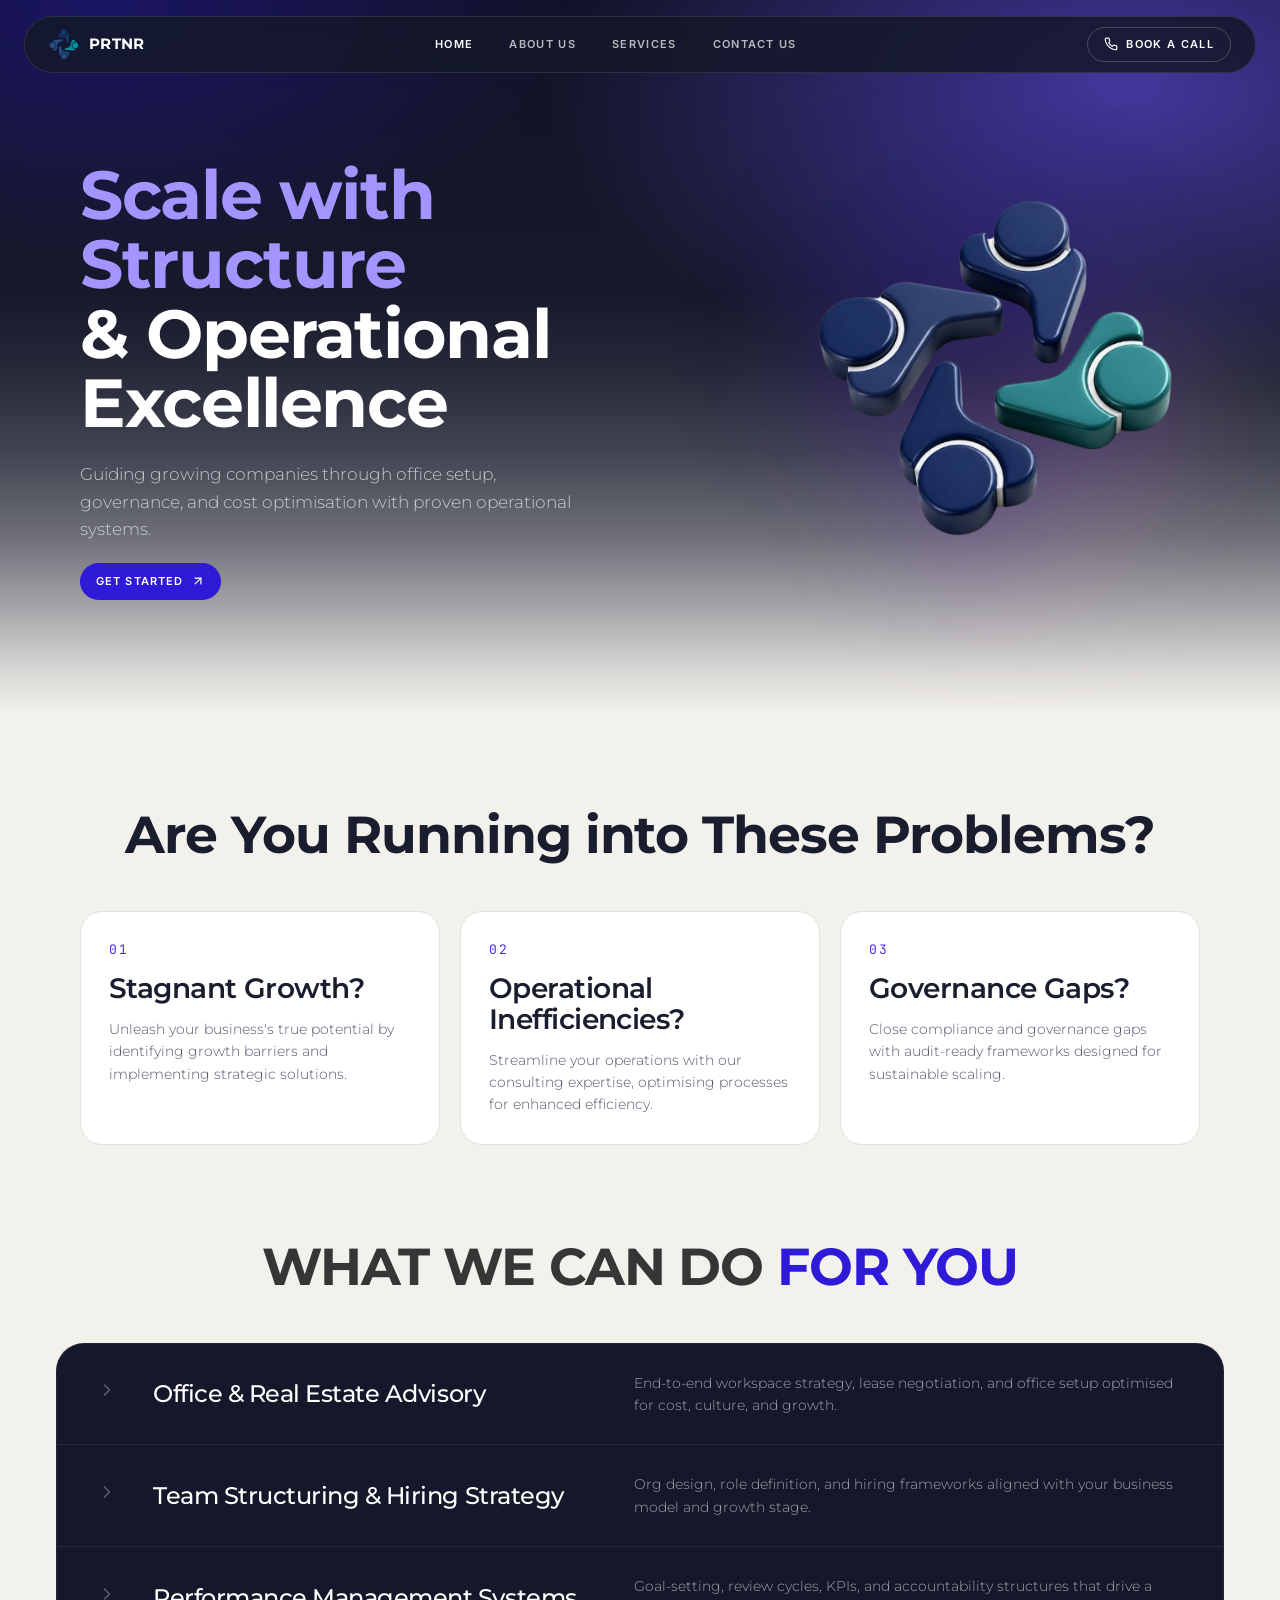
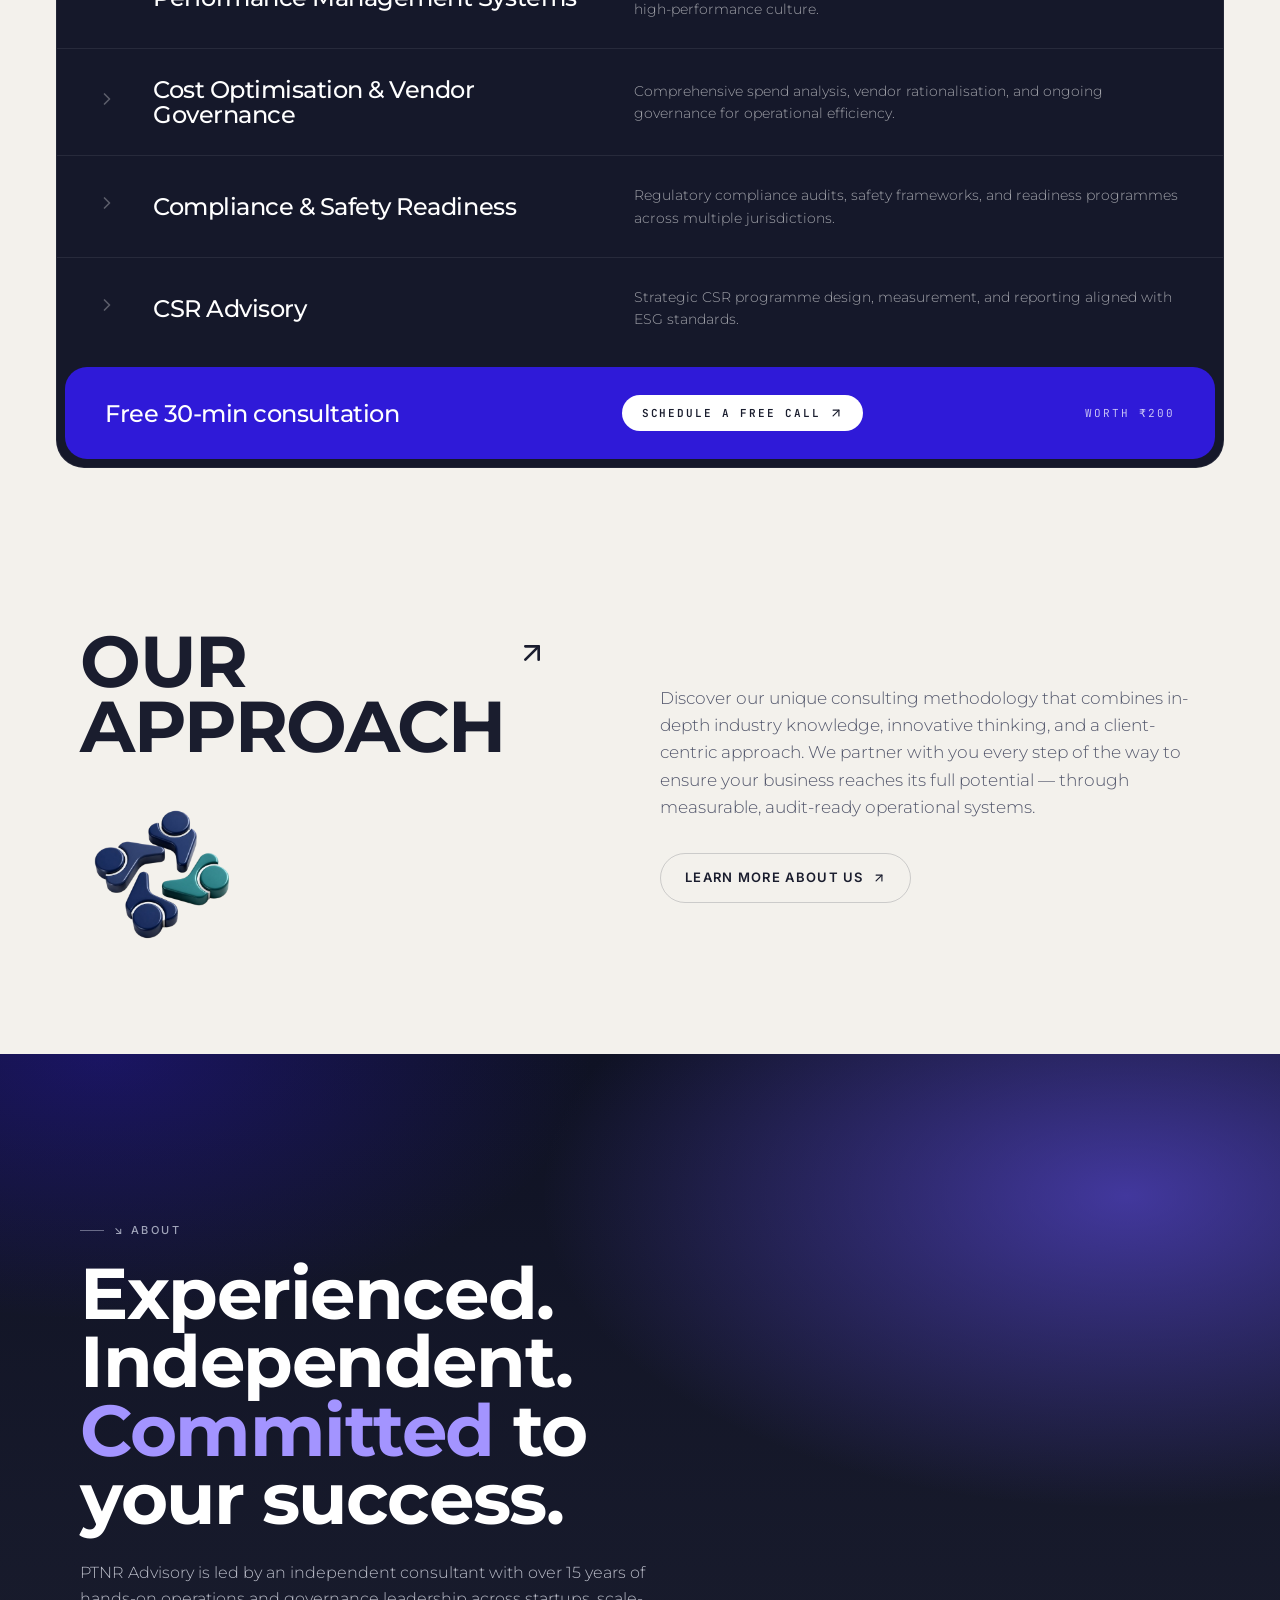
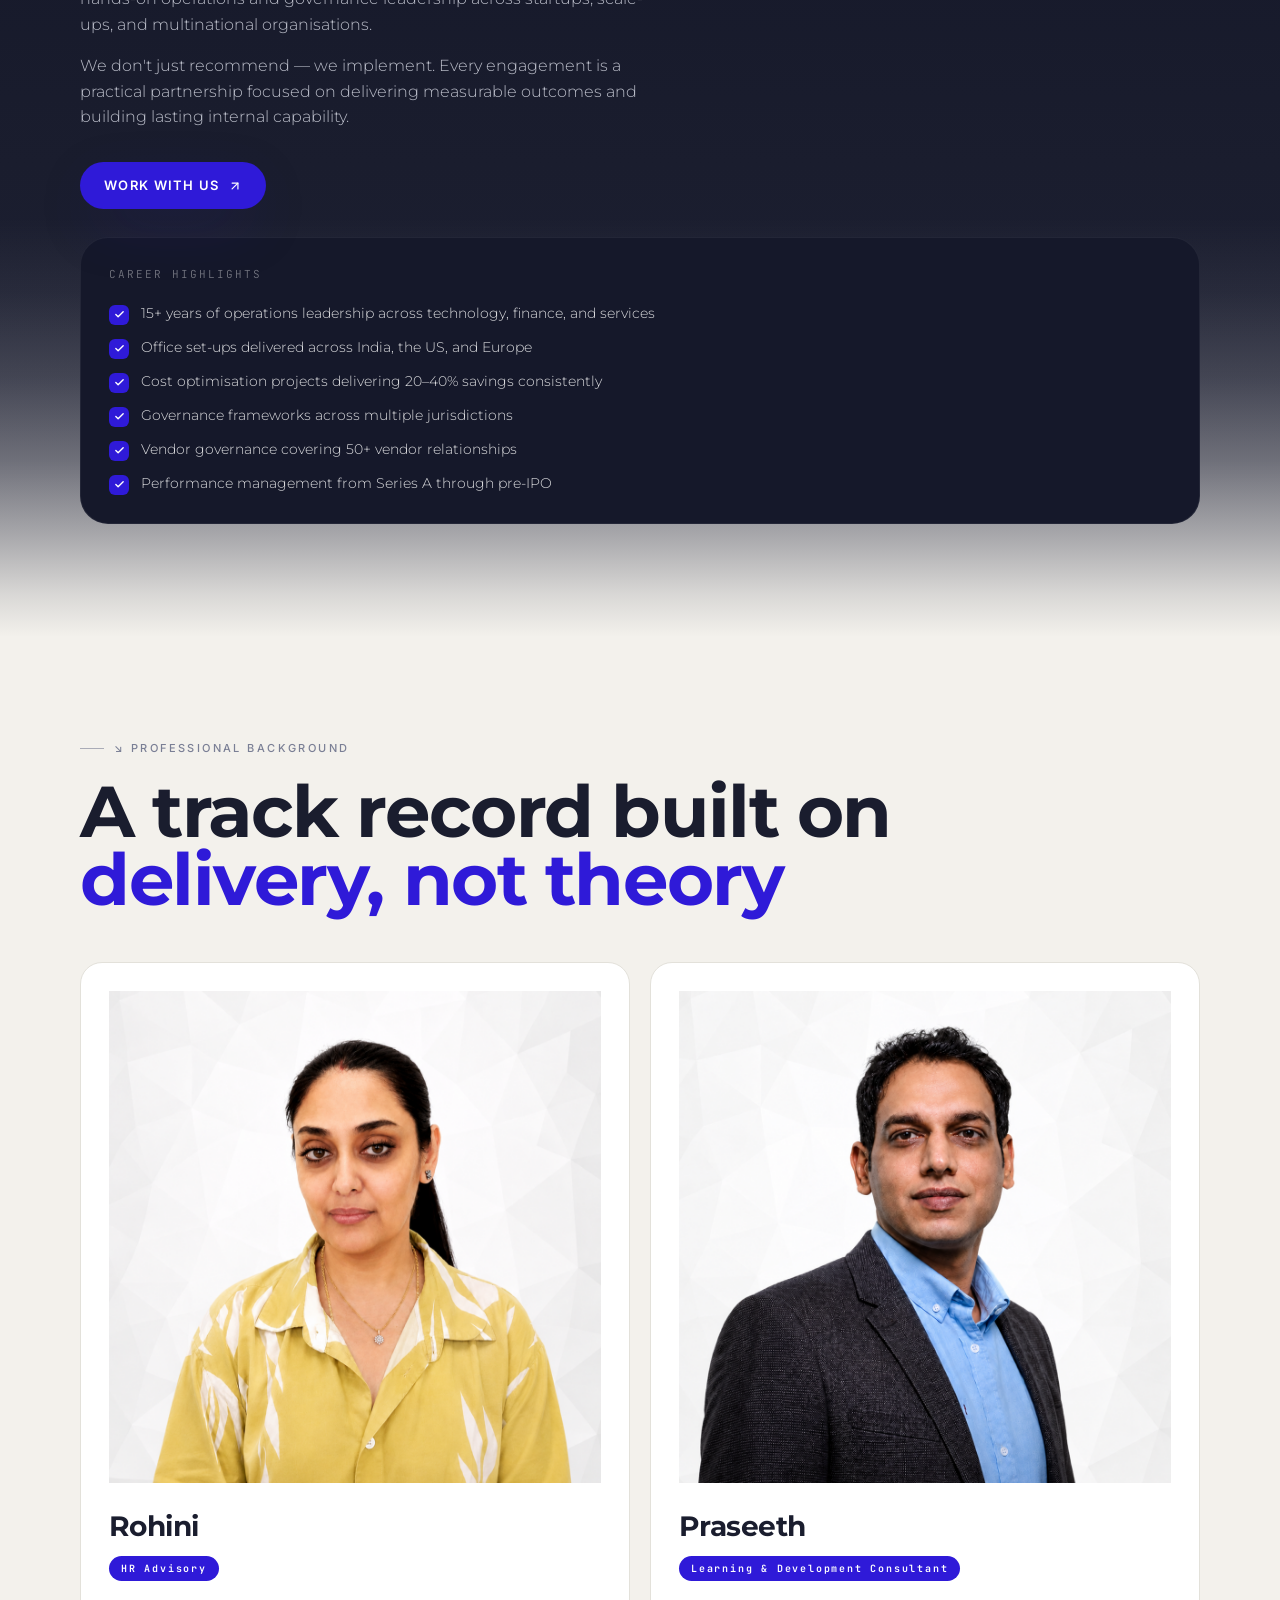
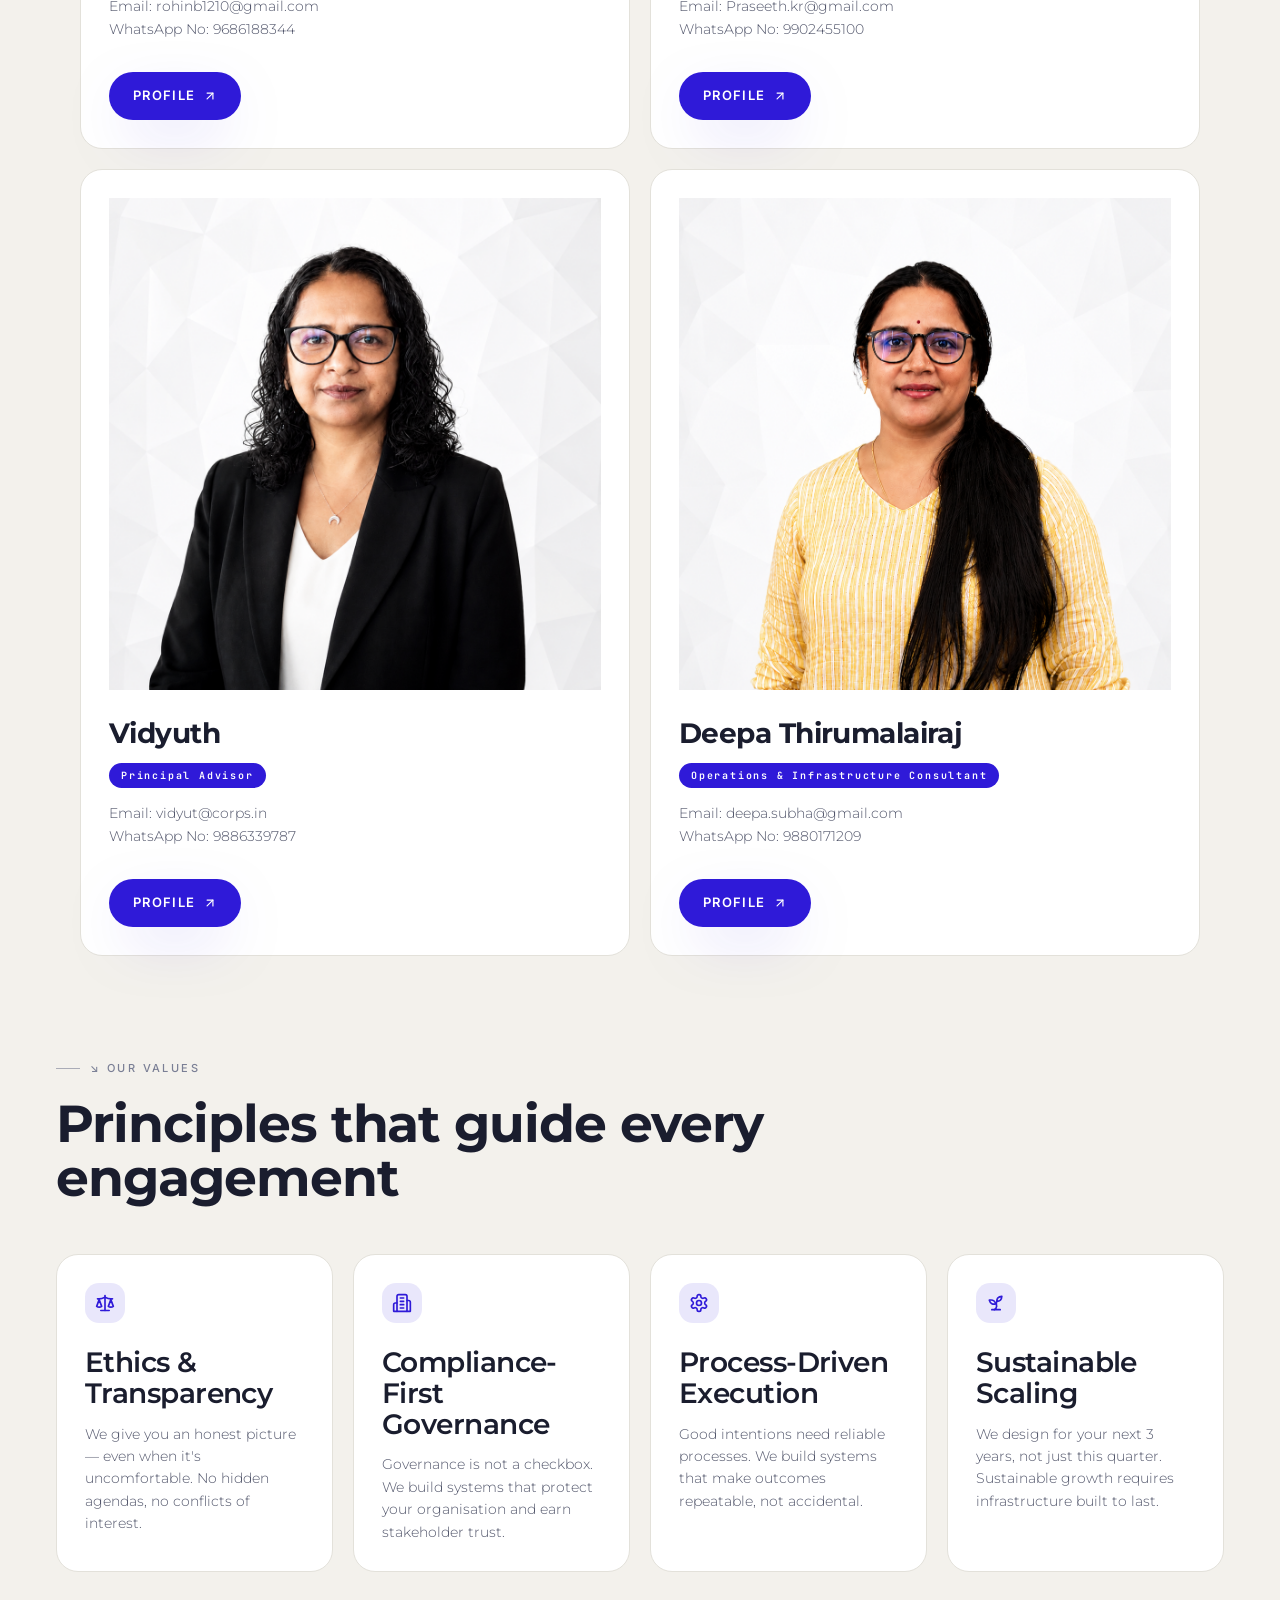
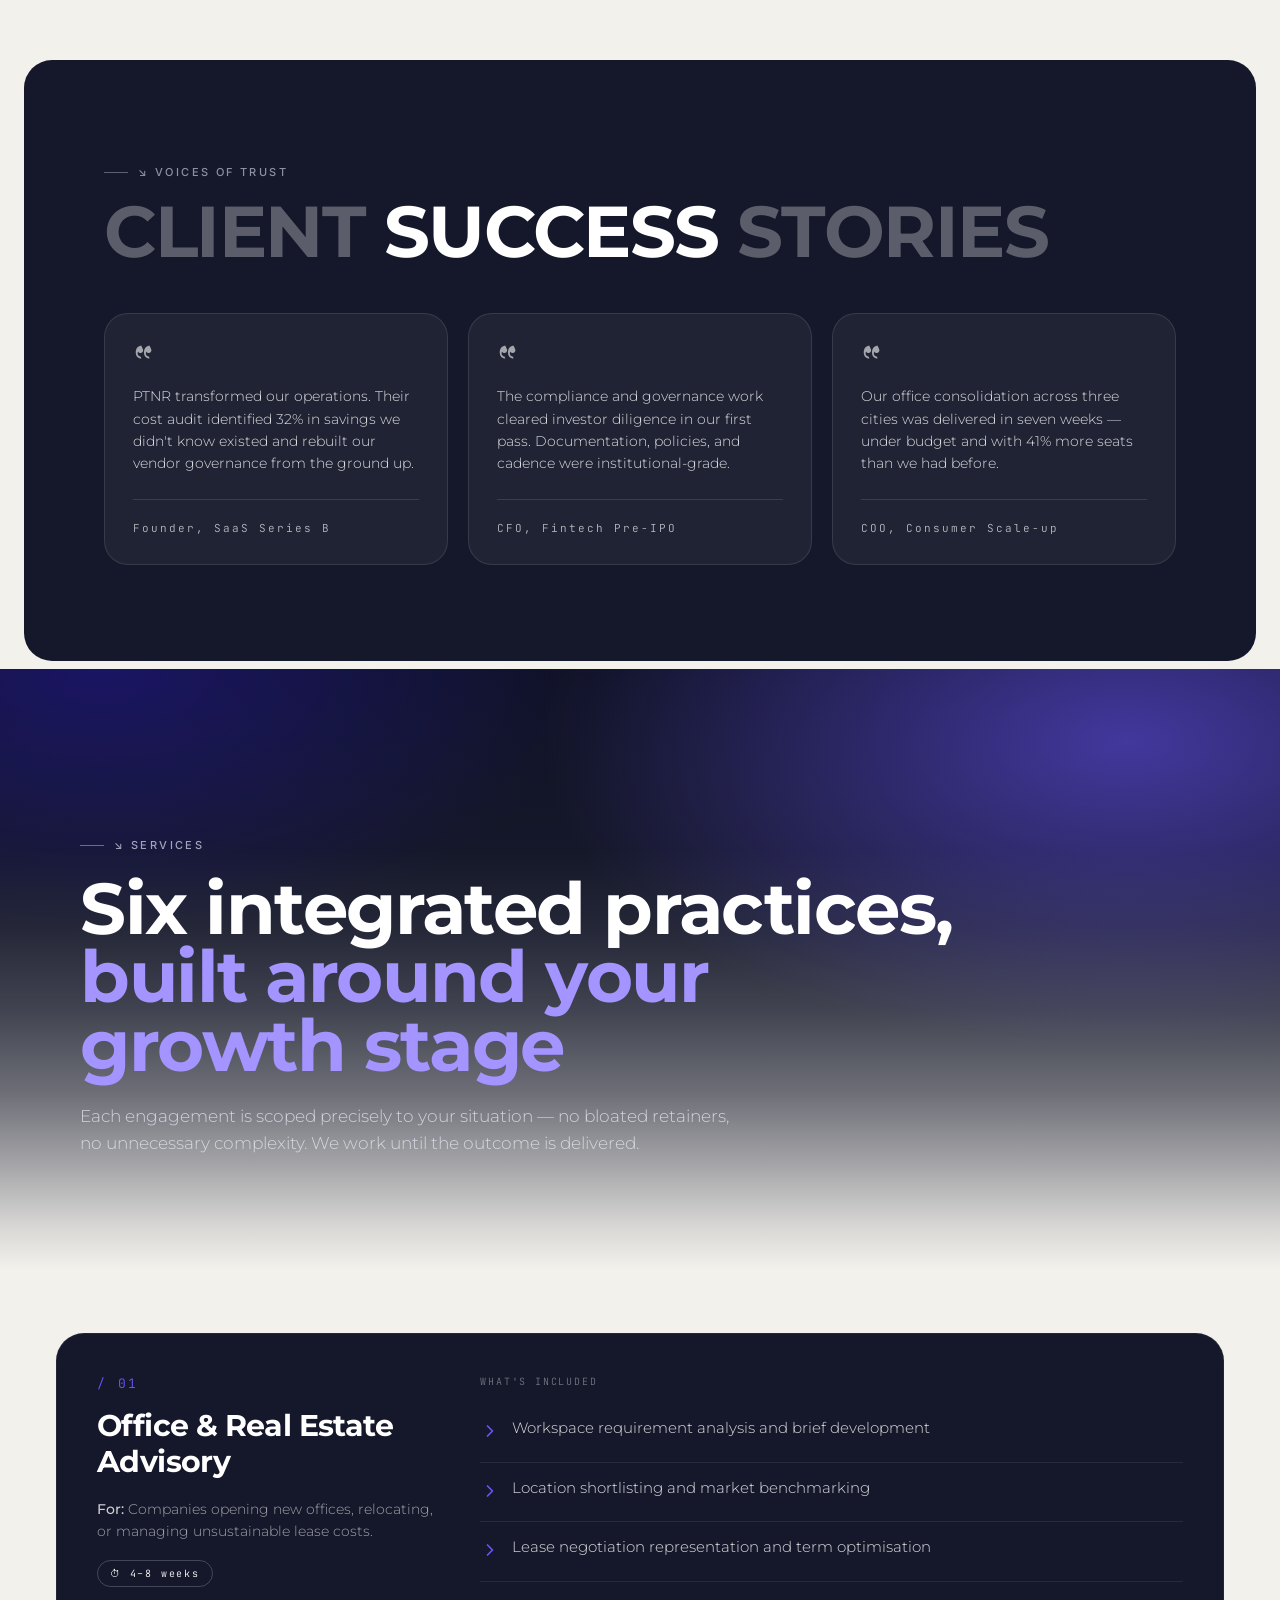
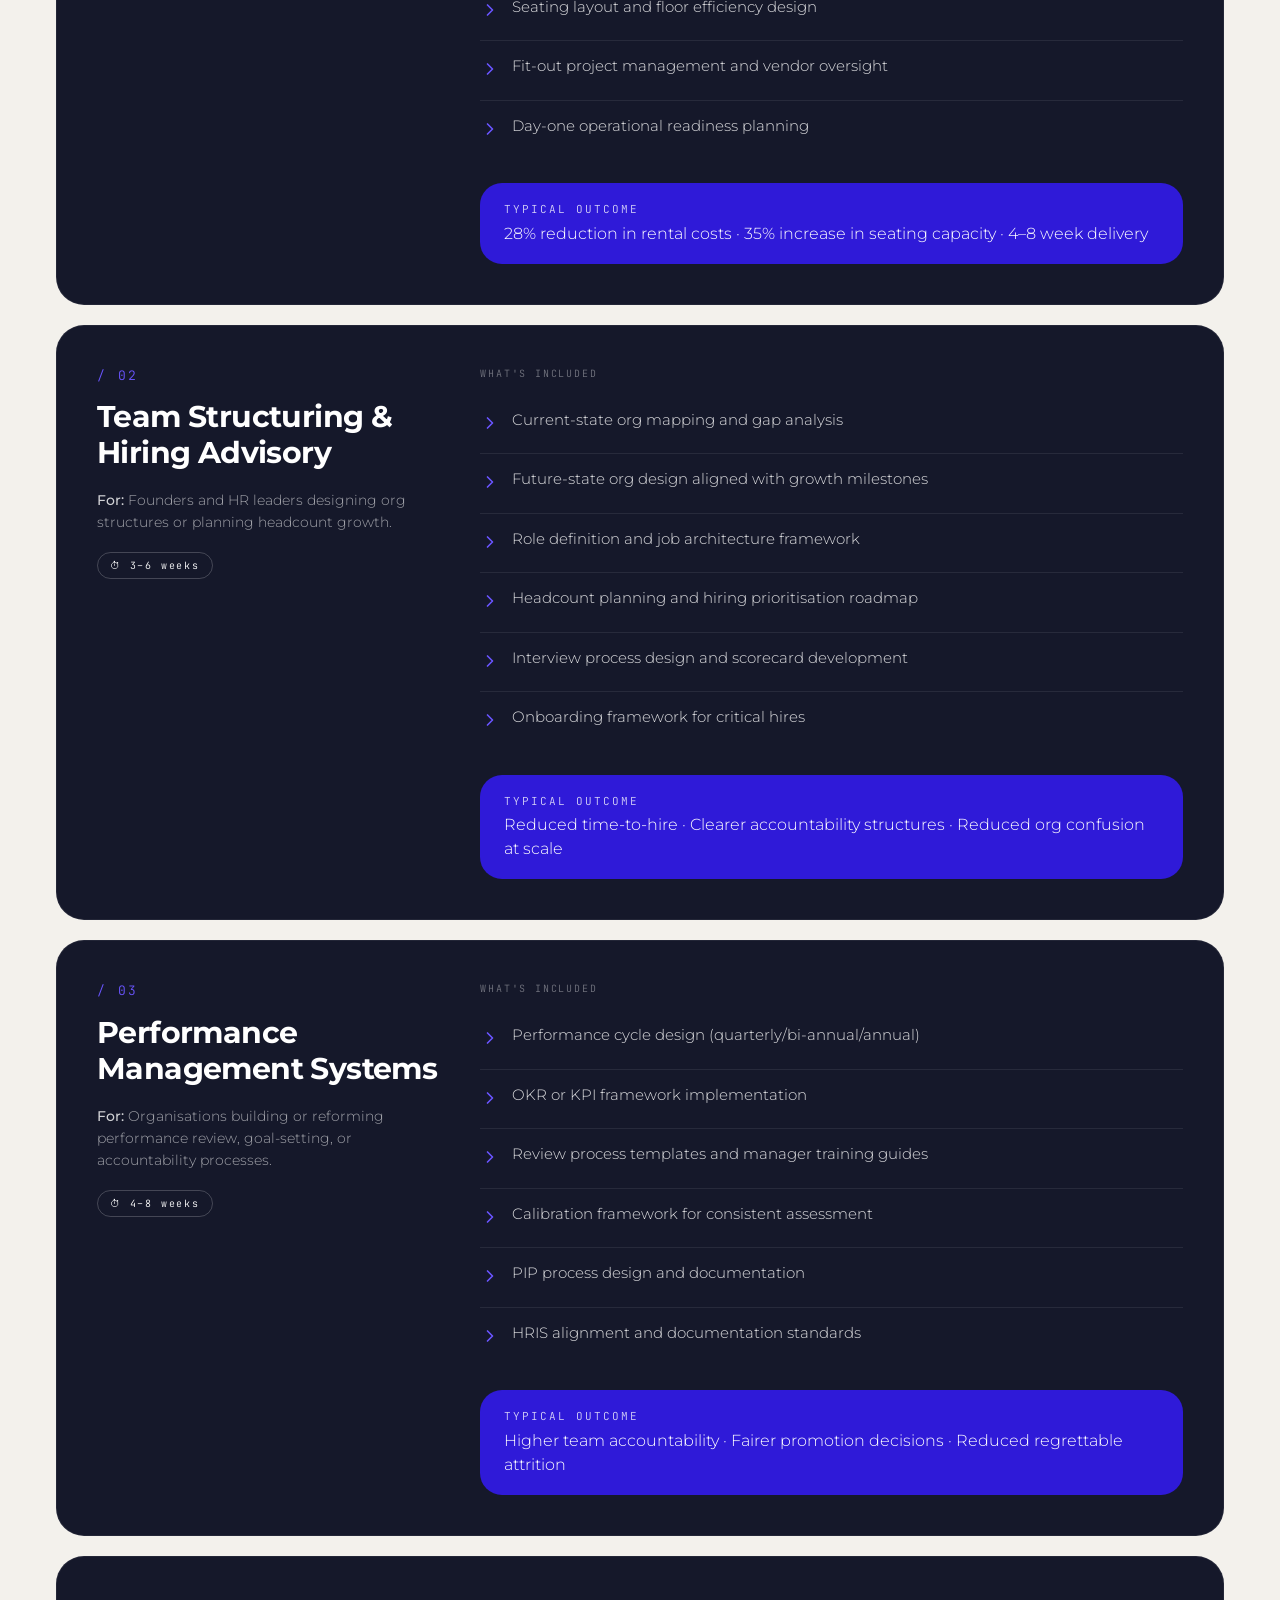
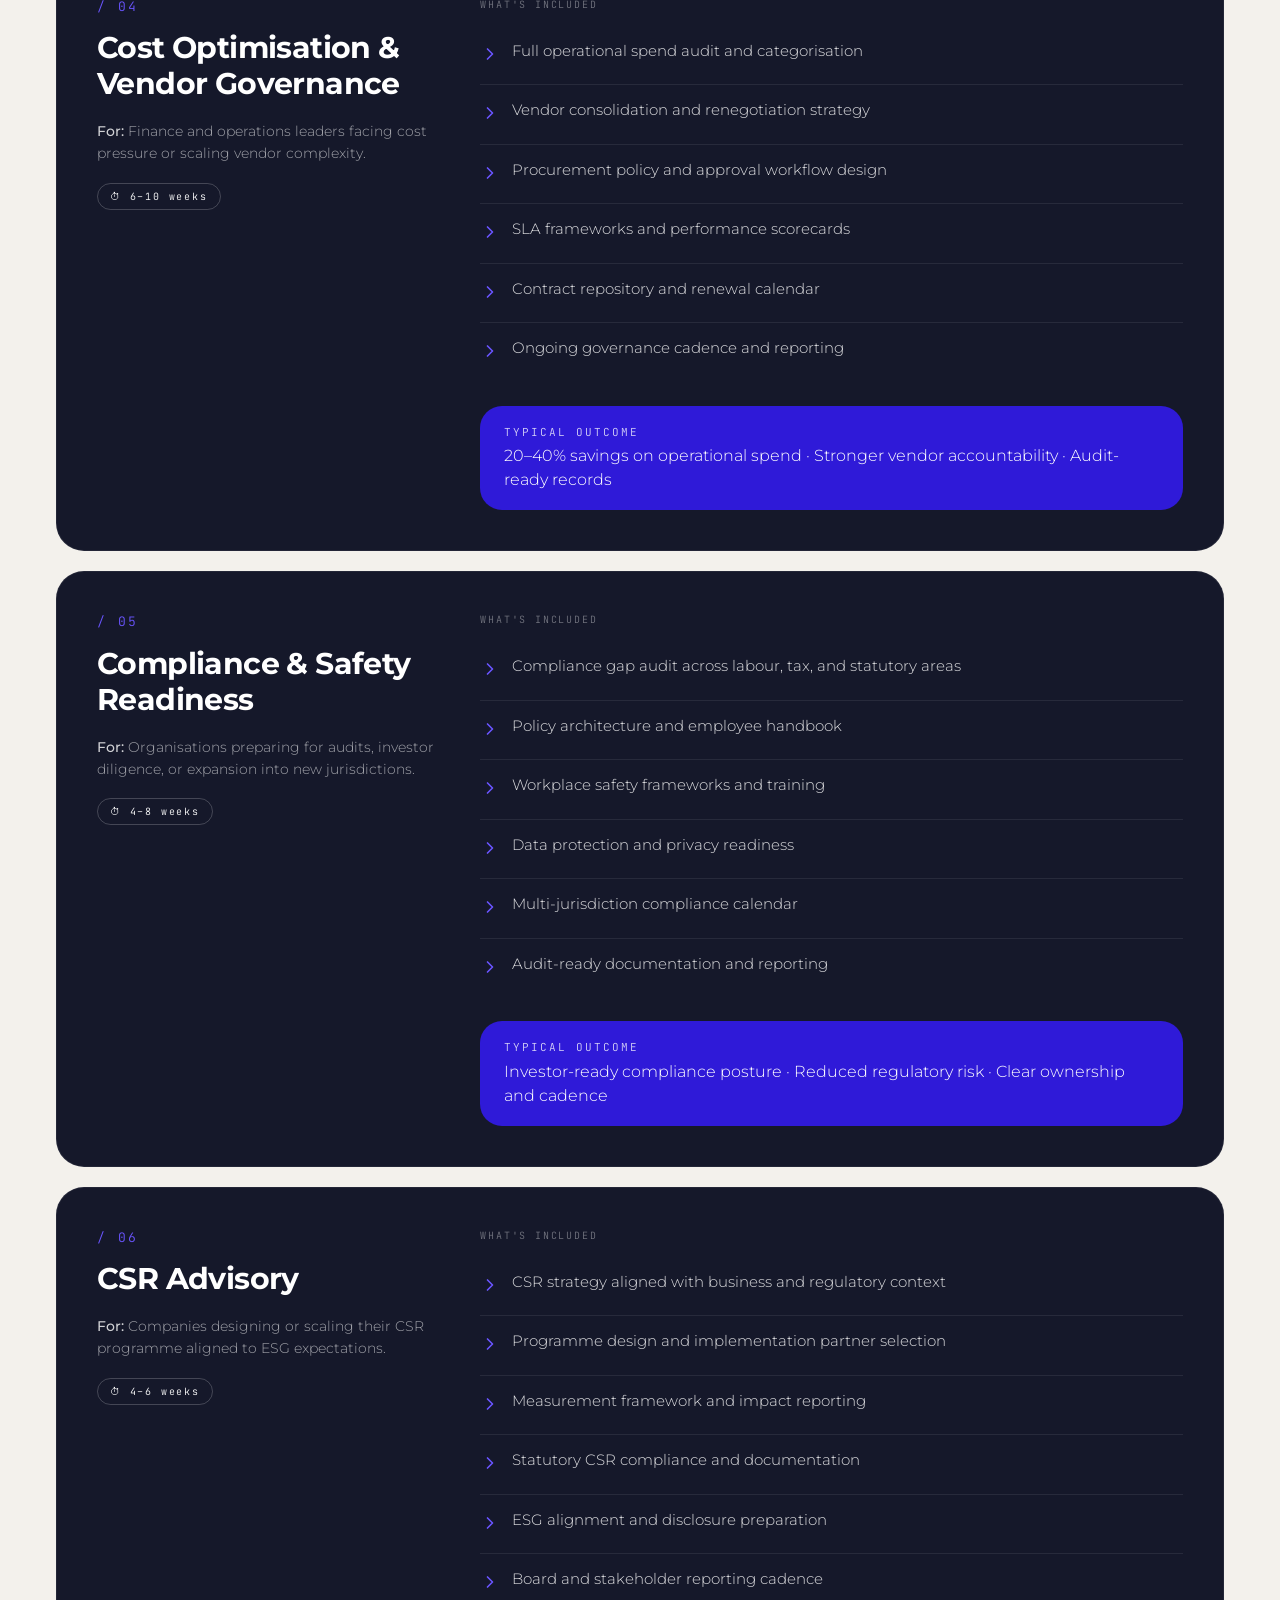
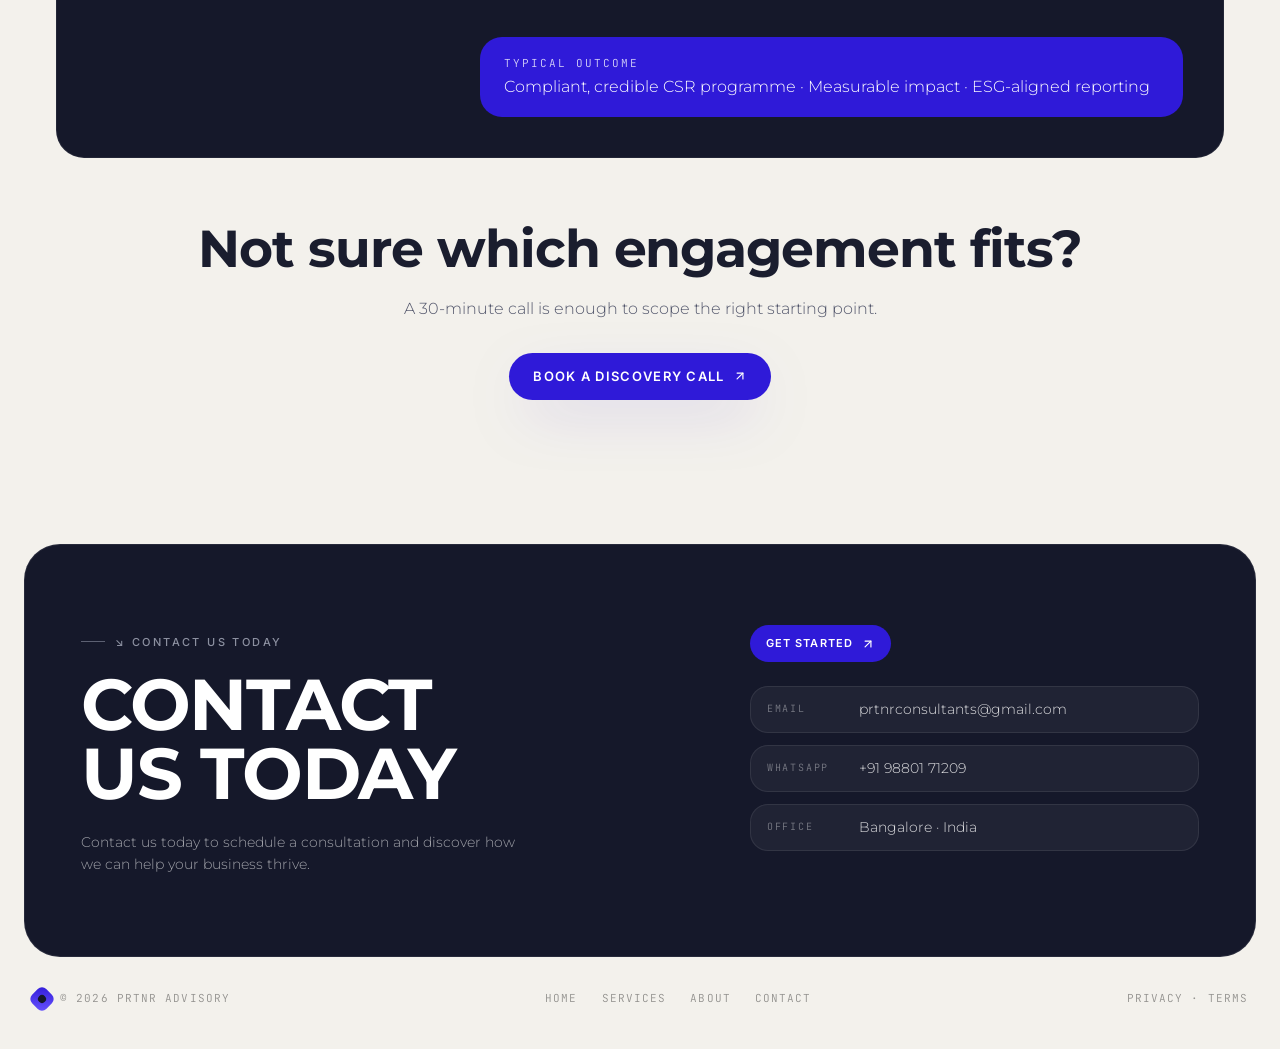
==== index.html @ 47ef0fca "Add files via upload" ====
<!doctype html>
<html lang="en">
<head>
<meta charset="utf-8" />
<meta name="viewport" content="width=device-width,initial-scale=1" />
<title>PRTNR Advisory — Scale with Structure &amp; Operational Excellence</title>
<meta name="description" content="We help startups and mid-sized companies build offices, optimise operational costs, and implement governance systems for sustainable, compliant growth." />
<meta property="og:title" content="PRTNR Advisory — Scale with Structure &amp; Operational Excellence" />
<meta property="og:description" content="We help startups and mid-sized companies build offices, optimise operational costs, and implement governance systems for sustainable, compliant growth." />
<meta property="og:type" content="website" />
<link rel="preconnect" href="https://fonts.googleapis.com">
<link rel="preconnect" href="https://fonts.gstatic.com" crossorigin>
<link href="https://fonts.googleapis.com/css2?family=Inter:wght@400;500;600;700&family=Montserrat:wght@300;400;500;600;700&family=JetBrains+Mono:wght@400;500;600&display=swap" rel="stylesheet">
<link rel="stylesheet" href="styles.css" />
</head>
<body>
<div class="nav-wrap">
  <div class="nav">
    <a class="brand" href="index.html"><img src="assets/PRTNR Logo without BG.png" width="30"></img><span class="brand-name">PRTNR</span></a>
    <nav class="nav-links">
      <a class="nav-link active" href="index.html">HOME</a>
      <a class="nav-link" href="index.html#about">ABOUT US</a>
      <a class="nav-link" href="index.html#services">SERVICES</a>
      <a class="nav-link" href="contact.html">CONTACT US</a></nav>
    <a class="nav-cta" href="contact.html"><svg width="14" height="14" viewBox="0 0 24 24" fill="none" stroke="currentColor" stroke-width="2" stroke-linecap="round" stroke-linejoin="round"><path d="M22 16.92v3a2 2 0 0 1-2.18 2 19.79 19.79 0 0 1-8.63-3.07 19.5 19.5 0 0 1-6-6 19.79 19.79 0 0 1-3.07-8.67A2 2 0 0 1 4.11 2h3a2 2 0 0 1 2 1.72c.13.96.37 1.9.72 2.81a2 2 0 0 1-.45 2.11L8.09 9.91a16 16 0 0 0 6 6l1.27-1.27a2 2 0 0 1 2.11-.45c.91.35 1.85.59 2.81.72A2 2 0 0 1 22 16.92z"/></svg> BOOK A CALL</a>
    <button class="menu-btn" id="menuBtn" aria-label="menu"><svg width="20" height="20" viewBox="0 0 24 24" fill="none" stroke="currentColor" stroke-width="2" stroke-linecap="round" stroke-linejoin="round"><line x1="3" y1="12" x2="21" y2="12"/><line x1="3" y1="6" x2="21" y2="6"/><line x1="3" y1="18" x2="21" y2="18"/></svg></button>
  </div>
  <div class="mobile-menu" id="mobileMenu"><a href="index.html">HOME</a><a href="index.html#services">SERVICES</a><a href="index.html#about">ABOUT US</a><a href="contact.html">CONTACT US</a></div>
</div>
<script>
(function(){
  var b=document.getElementById('menuBtn'),m=document.getElementById('mobileMenu');
  if(b)b.addEventListener('click',function(){m.classList.toggle('open');});
})();
</script>
<main>

<section class="reveal page-hero">
  <div class="container">
    <div class="hero-grid">
      <div class="order-mob-2 lg-order-1">
        <h1 class="display hero-h1"><span class="text-electric">Scale with Structure</span><br/>&amp; Operational Excellence</h1>
        <p class="hero-sub">Guiding growing companies through office setup, governance, and cost optimisation with proven operational systems.</p> 
          
        <a class="btn btn-electric btn-sm mt-5" href="contact.html#cont">GET STARTED <svg width="14" height="14" viewBox="0 0 24 24" fill="none" stroke="currentColor" stroke-width="2" stroke-linecap="round" stroke-linejoin="round"><line x1="7" y1="17" x2="17" y2="7"/><polyline points="7 7 17 7 17 17"/></svg></a>
      </div>
      <div class="order-mob-1 lg-order-2">
        <div class="hero-art"><div class="hero-art-glow"></div><img src="assets/hero-object.png" alt="Floating 3D figures representing operational clarity" /></div>
      </div>
    </div>
  </div>
</section>

<section class="reveal cream section">
  <div class="container">
    <h2 class="display h2 text-ink text-center">Are You Running into These Problems?</h2>
    <div class="grid-3 mt-12">
      <div class="card-numbered"><div class="mono" style="color:var(--electric);font-size:13px;letter-spacing:.18em;margin-bottom:14px">01</div><h3 class="display text-ink mb-3" style="font-size:18px;font-weight:600">Stagnant Growth?</h3><p class="text-ink-soft" style="font-size:14px;line-height:1.6">Unleash your business's true potential by identifying growth barriers and implementing strategic solutions.</p></div><div class="card-numbered"><div class="mono" style="color:var(--electric);font-size:13px;letter-spacing:.18em;margin-bottom:14px">02</div><h3 class="display text-ink mb-3" style="font-size:18px;font-weight:600">Operational Inefficiencies?</h3><p class="text-ink-soft" style="font-size:14px;line-height:1.6">Streamline your operations with our consulting expertise, optimising processes for enhanced efficiency.</p></div><div class="card-numbered"><div class="mono" style="color:var(--electric);font-size:13px;letter-spacing:.18em;margin-bottom:14px">03</div><h3 class="display text-ink mb-3" style="font-size:18px;font-weight:600">Governance Gaps?</h3><p class="text-ink-soft" style="font-size:14px;line-height:1.6">Close compliance and governance gaps with audit-ready frameworks designed for sustainable scaling.</p></div>
    </div>
  </div>
</section>

<section class="reveal cream" style="padding:0 32px 64px">
  <div class="container">
    <h2 class="display h2 text-center"><span class="text-change">WHAT WE CAN DO </span><span class="text-electric">FOR YOU</span></h2>
    <div class="svc-rows">
      <div class="svc-row"><span class="chev"><svg width="20" height="20" viewBox="0 0 24 24" fill="none" stroke="currentColor" stroke-width="2" stroke-linecap="round" stroke-linejoin="round"><polyline points="9 18 15 12 9 6"/></svg></span><h3 class="display">Office & Real Estate Advisory</h3><p>End-to-end workspace strategy, lease negotiation, and office setup optimised for cost, culture, and growth.</p></div><div class="svc-row"><span class="chev"><svg width="20" height="20" viewBox="0 0 24 24" fill="none" stroke="currentColor" stroke-width="2" stroke-linecap="round" stroke-linejoin="round"><polyline points="9 18 15 12 9 6"/></svg></span><h3 class="display">Team Structuring & Hiring Strategy</h3><p>Org design, role definition, and hiring frameworks aligned with your business model and growth stage.</p></div><div class="svc-row"><span class="chev"><svg width="20" height="20" viewBox="0 0 24 24" fill="none" stroke="currentColor" stroke-width="2" stroke-linecap="round" stroke-linejoin="round"><polyline points="9 18 15 12 9 6"/></svg></span><h3 class="display">Performance Management Systems</h3><p>Goal-setting, review cycles, KPIs, and accountability structures that drive a high-performance culture.</p></div><div class="svc-row"><span class="chev"><svg width="20" height="20" viewBox="0 0 24 24" fill="none" stroke="currentColor" stroke-width="2" stroke-linecap="round" stroke-linejoin="round"><polyline points="9 18 15 12 9 6"/></svg></span><h3 class="display">Cost Optimisation & Vendor Governance</h3><p>Comprehensive spend analysis, vendor rationalisation, and ongoing governance for operational efficiency.</p></div><div class="svc-row"><span class="chev"><svg width="20" height="20" viewBox="0 0 24 24" fill="none" stroke="currentColor" stroke-width="2" stroke-linecap="round" stroke-linejoin="round"><polyline points="9 18 15 12 9 6"/></svg></span><h3 class="display">Compliance & Safety Readiness</h3><p>Regulatory compliance audits, safety frameworks, and readiness programmes across multiple jurisdictions.</p></div><div class="svc-row"><span class="chev"><svg width="20" height="20" viewBox="0 0 24 24" fill="none" stroke="currentColor" stroke-width="2" stroke-linecap="round" stroke-linejoin="round"><polyline points="9 18 15 12 9 6"/></svg></span><h3 class="display">CSR Advisory</h3><p>Strategic CSR programme design, measurement, and reporting aligned with ESG standards.</p></div>
      <a class="cta-row" href="contact.html#cont">
        <span class="label display">Free 30-min consultation</span>
        <span class="pill">SCHEDULE A FREE CALL <svg width="14" height="14" viewBox="0 0 24 24" fill="none" stroke="currentColor" stroke-width="2" stroke-linecap="round" stroke-linejoin="round"><line x1="7" y1="17" x2="17" y2="7"/><polyline points="7 7 17 7 17 17"/></svg></span>
        <span class="mono-tag" style="color:rgba(255,255,255,.8)">worth ₹200</span>
      </a>
    </div>
  </div>
</section>

<section class="reveal cream section">
  <div class="container">
    <div class="approach">
      <div>
        <div style="display:flex;align-items:flex-start;gap:12px">
          <h2 class="display text-ink">Our<br/>Approach</h2>
          <span style="margin-top:8px"><svg width="32" height="32" viewBox="0 0 24 24" fill="none" stroke="currentColor" stroke-width="2" stroke-linecap="round" stroke-linejoin="round"><line x1="7" y1="17" x2="17" y2="7"/><polyline points="7 7 17 7 17 17"/></svg></span>
        </div>
        <div style="margin-top:40px;width:160px;height:160px"><img src="assets/hero-object.png" alt="" class="float" style="width:100%;height:100%;object-fit:contain"/></div>
      </div>
      <div>
        <p class="text-ink-soft" style="font-size:17px;line-height:1.6">Discover our unique consulting methodology that combines in-depth industry knowledge, innovative thinking, and a client-centric approach. We partner with you every step of the way to ensure your business reaches its full potential — through measurable, audit-ready operational systems.</p>
        <a href="index.html#about" class="btn btn-outline-ink mt-8">Learn more about us <svg width="14" height="14" viewBox="0 0 24 24" fill="none" stroke="currentColor" stroke-width="2" stroke-linecap="round" stroke-linejoin="round"><line x1="7" y1="17" x2="17" y2="7"/><polyline points="7 7 17 7 17 17"/></svg></a>
      </div>
    </div>
  </div>
</section>

<div id="about" class="reveal">
<section class="reveal page-hero">
  <div class="container">
    <div class="about-grid">
      <div>
        <span class="eyebrow">↘ About</span>
        <h1 class="display mt-5 h2-lg text-ink">Experienced. Independent.<br/><span class="text-electric">Committed</span> to your success.</h1>
        <div class="text-ink-soft mt-7 max-w-xl" style="font-size:16px;line-height:1.6;display:flex;flex-direction:column;gap:16px">
          <p>PTNR Advisory is led by an independent consultant with over 15 years of hands-on operations and governance leadership across startups, scale-ups, and multinational organisations.</p>
          <p>We don't just recommend — we implement. Every engagement is a practical partnership focused on delivering measurable outcomes and building lasting internal capability.</p>
        </div>
        <a href="contact.html" class="btn btn-electric mt-8">Work With Us <svg width="14" height="14" viewBox="0 0 24 24" fill="none" stroke="currentColor" stroke-width="2" stroke-linecap="round" stroke-linejoin="round"><line x1="7" y1="17" x2="17" y2="7"/><polyline points="7 7 17 7 17 17"/></svg></a>
        <div class="text-ink-soft mt-7 max-w-xl" style="font-size:16px;line-height:1.6;display:flex;flex-direction:column;gap:16px">
          <p> </p>
        </div>
      </div>      
    </div>
    <div>
        <div class="panel-dark" style="padding:28px">
          <div class="mono-tag" style="color:rgba(255,255,255,.4);margin-bottom:20px">CAREER HIGHLIGHTS</div>
          <ul class="highlight-list">
            <li><span class="check"><svg width="11" height="11" viewBox="0 0 24 24" fill="none" stroke="currentColor" stroke-width="3" stroke-linecap="round" stroke-linejoin="round"><polyline points="20 6 9 17 4 12"/></svg></span>15+ years of operations leadership across technology, finance, and services</li><li><span class="check"><svg width="11" height="11" viewBox="0 0 24 24" fill="none" stroke="currentColor" stroke-width="3" stroke-linecap="round" stroke-linejoin="round"><polyline points="20 6 9 17 4 12"/></svg></span>Office set-ups delivered across India, the US, and Europe</li><li><span class="check"><svg width="11" height="11" viewBox="0 0 24 24" fill="none" stroke="currentColor" stroke-width="3" stroke-linecap="round" stroke-linejoin="round"><polyline points="20 6 9 17 4 12"/></svg></span>Cost optimisation projects delivering 20–40% savings consistently</li><li><span class="check"><svg width="11" height="11" viewBox="0 0 24 24" fill="none" stroke="currentColor" stroke-width="3" stroke-linecap="round" stroke-linejoin="round"><polyline points="20 6 9 17 4 12"/></svg></span>Governance frameworks across multiple jurisdictions</li><li><span class="check"><svg width="11" height="11" viewBox="0 0 24 24" fill="none" stroke="currentColor" stroke-width="3" stroke-linecap="round" stroke-linejoin="round"><polyline points="20 6 9 17 4 12"/></svg></span>Vendor governance covering 50+ vendor relationships</li><li><span class="check"><svg width="11" height="11" viewBox="0 0 24 24" fill="none" stroke="currentColor" stroke-width="3" stroke-linecap="round" stroke-linejoin="round"><polyline points="20 6 9 17 4 12"/></svg></span>Performance management from Series A through pre-IPO</li>
          </ul>
        </div>
      </div>
  </div>
</section>

<section class="reveal cream section">
  <div class="container">
    <span class="eyebrow">↘ Professional background</span>
    <h2 class="display mt-5 h2-lg text-ink">A track record built on<br/><span class="text-electric">delivery, not theory</span></h2>
    <div class="grid-2 mt-12">
      <article class="card-numbered" >
           <div class="profile-image">
            <img src="assets/Rohini White.png" alt="Rohini">
          </div>
          <h3 class="display text-ink mb-3" style="font: size 28px">Rohini</h3>
          <span class="tag-pill">HR Advisory</span>
          <p class="text-ink-soft" style="font-size:14px;line-height:1.6">Email: rohinb1210@gmail.com</p>
          <p class="text-ink-soft" style="font-size:14px;line-height:1.6">WhatsApp No: 9686188344</p>
          <a href="rohini/public/site/index.html" class="btn btn-electric mt-8">Profile<svg width="14" height="14" viewBox="0 0 24 24" fill="none" stroke="currentColor" stroke-width="2" stroke-linecap="round" stroke-linejoin="round"><line x1="7" y1="17" x2="17" y2="7"/><polyline points="7 7 17 7 17 17"/></svg></a>
      </article>
      <article class="card-numbered">
        <div class="profile-image">
            <img src="assets/Praseeth White.png" alt="Praseeth">
          </div>
          <h3 class="display text-ink mb-3" style="font-size:22px">Praseeth</h3>
          <span class="tag-pill">Learning & Development Consultant</span>          
          <p class="text-ink-soft" style="font-size:14px;line-height:1.6">Email: Praseeth.kr@gmail.com </p>
          <p class="text-ink-soft" style="font-size:14px;line-height:1.6">WhatsApp No: 9902455100</p>
          <a href="praseeth/public/site/index.html" class="btn btn-electric mt-8">Profile<svg width="14" height="14" viewBox="0 0 24 24" fill="none" stroke="currentColor" stroke-width="2" stroke-linecap="round" stroke-linejoin="round"><line x1="7" y1="17" x2="17" y2="7"/><polyline points="7 7 17 7 17 17"/></svg></a>
        </article>
      <article class="card-numbered">
        <div class="profile-image">
          <img src="assets/Vidyuth - white.png" alt="Vidyuth">
        </div>
        <h3 class="display text-ink mb-3" style="font-size:22px">Vidyuth</h3>
        <span class="tag-pill">Principal Advisor</span>        
        <p class="text-ink-soft" style="font-size:14px;line-height:1.6">Email: vidyut@corps.in </p>
        <p class="text-ink-soft" style="font-size:14px;line-height:1.6">WhatsApp No: 9886339787</p>
        <a href="vidyut/public/site/index.html" class="btn btn-electric mt-8">Profile<svg width="14" height="14" viewBox="0 0 24 24" fill="none" stroke="currentColor" stroke-width="2" stroke-linecap="round" stroke-linejoin="round"><line x1="7" y1="17" x2="17" y2="7"/><polyline points="7 7 17 7 17 17"/></svg></a>
      </article>
      <article class="card-numbered">
        <div class="profile-image">
          <img src="assets/Deepa White.png" alt="Deepa Thirumalairaj">
        </div>
        <h3 class="display text-ink mb-3" style="font-size:22px">Deepa Thirumalairaj</h3>
        <span class="tag-pill">Operations & Infrastructure Consultant</span>        
        <p class="text-ink-soft" style="font-size:14px;line-height:1.6">Email: deepa.subha@gmail.com </p>
        <p class="text-ink-soft" style="font-size:14px;line-height:1.6">WhatsApp No: 9880171209</p>
        <a href="deepa/public/site/index.html" class="btn btn-electric mt-8">Profile<svg width="14" height="14" viewBox="0 0 24 24" fill="none" stroke="currentColor" stroke-width="2" stroke-linecap="round" stroke-linejoin="round"><line x1="7" y1="17" x2="17" y2="7"/><polyline points="7 7 17 7 17 17"/></svg></a>
      </article>
    </div>
  </div>
</section>

<section class="reveal cream" style="padding:0 32px 80px">
  <div class="container">
    <span class="eyebrow">↘ Our values</span>
    <h2 class="display mt-5 h2 text-ink max-w-3xl">Principles that guide every engagement</h2>
    <div class="grid-4 mt-12">
      <div class="card-numbered"><div class="value-icon"><svg width="20" height="20" viewBox="0 0 24 24" fill="none" stroke="currentColor" stroke-width="2" stroke-linecap="round" stroke-linejoin="round"><path d="m16 16 3-8 3 8c-.87.65-1.92 1-3 1s-2.13-.35-3-1Z"/><path d="m2 16 3-8 3 8c-.87.65-1.92 1-3 1s-2.13-.35-3-1Z"/><path d="M7 21h10"/><path d="M12 3v18"/><path d="M3 7h2c2 0 5-1 7-2 2 1 5 2 7 2h2"/></svg></div><h3 class="display text-ink mb-3" style="font-weight:600">Ethics & Transparency</h3><p class="text-ink-soft" style="font-size:14px;line-height:1.6">We give you an honest picture — even when it's uncomfortable. No hidden agendas, no conflicts of interest.</p></div><div class="card-numbered"><div class="value-icon"><svg width="20" height="20" viewBox="0 0 24 24" fill="none" stroke="currentColor" stroke-width="2" stroke-linecap="round" stroke-linejoin="round"><path d="M6 22V4a2 2 0 0 1 2-2h8a2 2 0 0 1 2 2v18Z"/><path d="M6 12H4a2 2 0 0 0-2 2v8h4"/><path d="M18 9h2a2 2 0 0 1 2 2v11h-4"/><path d="M10 6h4"/><path d="M10 10h4"/><path d="M10 14h4"/><path d="M10 18h4"/></svg></div><h3 class="display text-ink mb-3" style="font-weight:600">Compliance-First Governance</h3><p class="text-ink-soft" style="font-size:14px;line-height:1.6">Governance is not a checkbox. We build systems that protect your organisation and earn stakeholder trust.</p></div><div class="card-numbered"><div class="value-icon"><svg width="20" height="20" viewBox="0 0 24 24" fill="none" stroke="currentColor" stroke-width="2" stroke-linecap="round" stroke-linejoin="round"><path d="M12.22 2h-.44a2 2 0 0 0-2 2v.18a2 2 0 0 1-1 1.73l-.43.25a2 2 0 0 1-2 0l-.15-.08a2 2 0 0 0-2.73.73l-.22.38a2 2 0 0 0 .73 2.73l.15.1a2 2 0 0 1 1 1.72v.51a2 2 0 0 1-1 1.74l-.15.09a2 2 0 0 0-.73 2.73l.22.38a2 2 0 0 0 2.73.73l.15-.08a2 2 0 0 1 2 0l.43.25a2 2 0 0 1 1 1.73V20a2 2 0 0 0 2 2h.44a2 2 0 0 0 2-2v-.18a2 2 0 0 1 1-1.73l.43-.25a2 2 0 0 1 2 0l.15.08a2 2 0 0 0 2.73-.73l.22-.39a2 2 0 0 0-.73-2.73l-.15-.08a2 2 0 0 1-1-1.74v-.5a2 2 0 0 1 1-1.74l.15-.09a2 2 0 0 0 .73-2.73l-.22-.38a2 2 0 0 0-2.73-.73l-.15.08a2 2 0 0 1-2 0l-.43-.25a2 2 0 0 1-1-1.73V4a2 2 0 0 0-2-2z"/><circle cx="12" cy="12" r="3"/></svg></div><h3 class="display text-ink mb-3" style="font-weight:600">Process-Driven Execution</h3><p class="text-ink-soft" style="font-size:14px;line-height:1.6">Good intentions need reliable processes. We build systems that make outcomes repeatable, not accidental.</p></div><div class="card-numbered"><div class="value-icon"><svg width="20" height="20" viewBox="0 0 24 24" fill="none" stroke="currentColor" stroke-width="2" stroke-linecap="round" stroke-linejoin="round"><path d="M7 20h10"/><path d="M10 20c5.5-2.5.8-6.4 3-10"/><path d="M9.5 9.4c1.1.8 1.8 2.2 2.3 3.7-2 .4-3.5.4-4.8-.3-1.2-.6-2.3-1.9-3-4.2 2.8-.5 4.4 0 5.5.8z"/><path d="M14.1 6a7 7 0 0 0-1.1 4c1.9-.1 3.3-.6 4.3-1.4 1-1 1.6-2.3 1.7-4.6-2.7.1-4 1-4.9 2z"/></svg></div><h3 class="display text-ink mb-3" style="font-weight:600">Sustainable Scaling</h3><p class="text-ink-soft" style="font-size:14px;line-height:1.6">We design for your next 3 years, not just this quarter. Sustainable growth requires infrastructure built to last.</p></div>
    </div>
  </div>
</section>
</div>

<section class="reveal testimonials-band">
  <div class="container">
    <span class="eyebrow" style="color:rgba(220,225,240,.6)">↘ Voices of trust</span>
    <h2 class="display h2-lg mt-4"><span style="color:rgba(255,255,255,.3)">CLIENT </span><span>SUCCESS </span><span style="color:rgba(255,255,255,.3)">STORIES</span></h2>
    <div class="grid-3 mt-12">
      <div class="testimonial muted">
        <span style="opacity:.7;display:inline-block;margin-bottom:14px">
          <svg width="22" height="22" viewBox="0 0 24 24" fill="currentColor">
            <path d="M9.6 4C5.4 4 3 6.9 3 11.4 3 15.4 5.5 18 9 18l-.5-2c-2.3-.4-3.5-1.7-3.5-3.6 0-.7.2-1.4.5-2C5.9 11.5 6.9 12 8.1 12c1.7 0 3-1.3 3-3 0-.5-.1-1-.4-1.5C9.9 5 8.6 4 9.6 4zm9 0c-4.2 0-6.6 2.9-6.6 7.4 0 4 2.5 6.6 6 6.6l-.5-2c-2.3-.4-3.5-1.7-3.5-3.6 0-.7.2-1.4.5-2C14.9 11.5 15.9 12 17.1 12c1.7 0 3-1.3 3-3 0-.5-.1-1-.4-1.5C18.9 5 17.6 4 18.6 4z"/>
          </svg>
        </span>
        <p>PTNR transformed our operations. Their cost audit identified 32% in savings we didn't know existed and rebuilt our vendor governance from the ground up.</p>
        <div class="author">Founder, SaaS Series B</div>
      </div>
      <div class="testimonial muted">
        <span style="opacity:.7;display:inline-block;margin-bottom:14px">
          <svg width="22" height="22" viewBox="0 0 24 24" fill="currentColor">
            <path d="M9.6 4C5.4 4 3 6.9 3 11.4 3 15.4 5.5 18 9 18l-.5-2c-2.3-.4-3.5-1.7-3.5-3.6 0-.7.2-1.4.5-2C5.9 11.5 6.9 12 8.1 12c1.7 0 3-1.3 3-3 0-.5-.1-1-.4-1.5C9.9 5 8.6 4 9.6 4zm9 0c-4.2 0-6.6 2.9-6.6 7.4 0 4 2.5 6.6 6 6.6l-.5-2c-2.3-.4-3.5-1.7-3.5-3.6 0-.7.2-1.4.5-2C14.9 11.5 15.9 12 17.1 12c1.7 0 3-1.3 3-3 0-.5-.1-1-.4-1.5C18.9 5 17.6 4 18.6 4z"/>
          </svg>
        </span>
        <p>The compliance and governance work cleared investor diligence in our first pass. Documentation, policies, and cadence were institutional-grade.</p>
        <div class="author">CFO, Fintech Pre-IPO</div>
      </div>
      <div class="testimonial muted">
        <span style="opacity:.7;display:inline-block;margin-bottom:14px">
          <svg width="22" height="22" viewBox="0 0 24 24" fill="currentColor">
            <path d="M9.6 4C5.4 4 3 6.9 3 11.4 3 15.4 5.5 18 9 18l-.5-2c-2.3-.4-3.5-1.7-3.5-3.6 0-.7.2-1.4.5-2C5.9 11.5 6.9 12 8.1 12c1.7 0 3-1.3 3-3 0-.5-.1-1-.4-1.5C9.9 5 8.6 4 9.6 4zm9 0c-4.2 0-6.6 2.9-6.6 7.4 0 4 2.5 6.6 6 6.6l-.5-2c-2.3-.4-3.5-1.7-3.5-3.6 0-.7.2-1.4.5-2C14.9 11.5 15.9 12 17.1 12c1.7 0 3-1.3 3-3 0-.5-.1-1-.4-1.5C18.9 5 17.6 4 18.6 4z"/>
          </svg>
        </span>
        <p>Our office consolidation across three cities was delivered in seven weeks — under budget and with 41% more seats than we had before.</p>
        <div class="author">COO, Consumer Scale-up</div>
      </div>
    </div>
  </div>
</section>

<div id="services" class="reveal">
<section class="reveal page-hero">
  <div class="container">
    <span class="eyebrow">↘ Services</span>
    <h1 class="display mt-5 h2-lg text-ink max-w-4xl">Six integrated practices,<br/><span class="text-electric">built around your growth stage</span></h1>
    <p class="hero-sub max-w-2xl">Each engagement is scoped precisely to your situation — no bloated retainers, no unnecessary complexity. We work until the outcome is delivered.</p>
  </div>
</section>

<section class="reveal cream" style="padding:64px 32px">
  <div class="container" style="display:flex;flex-direction:column;gap:20px">
    <article class="svc-block">
      <div>
        <div class="num">/ 01</div>
        <h2 class="display">Office & Real Estate Advisory</h2>
        <p class="for"><b>For:</b> Companies opening new offices, relocating, or managing unsustainable lease costs.</p>
        <span class="duration">⏱ 4–8 weeks</span>
      </div>
      <div>
        <div class="included-label">WHAT'S INCLUDED</div>
        <ul class="included-list"><li><span style="color:var(--electric-glow);margin-top:4px"><svg width="20" height="20" viewBox="0 0 24 24" fill="none" stroke="currentColor" stroke-width="2" stroke-linecap="round" stroke-linejoin="round"><polyline points="9 18 15 12 9 6"/></svg></span><span>Workspace requirement analysis and brief development</span></li><li><span style="color:var(--electric-glow);margin-top:4px"><svg width="20" height="20" viewBox="0 0 24 24" fill="none" stroke="currentColor" stroke-width="2" stroke-linecap="round" stroke-linejoin="round"><polyline points="9 18 15 12 9 6"/></svg></span><span>Location shortlisting and market benchmarking</span></li><li><span style="color:var(--electric-glow);margin-top:4px"><svg width="20" height="20" viewBox="0 0 24 24" fill="none" stroke="currentColor" stroke-width="2" stroke-linecap="round" stroke-linejoin="round"><polyline points="9 18 15 12 9 6"/></svg></span><span>Lease negotiation representation and term optimisation</span></li><li><span style="color:var(--electric-glow);margin-top:4px"><svg width="20" height="20" viewBox="0 0 24 24" fill="none" stroke="currentColor" stroke-width="2" stroke-linecap="round" stroke-linejoin="round"><polyline points="9 18 15 12 9 6"/></svg></span><span>Seating layout and floor efficiency design</span></li><li><span style="color:var(--electric-glow);margin-top:4px"><svg width="20" height="20" viewBox="0 0 24 24" fill="none" stroke="currentColor" stroke-width="2" stroke-linecap="round" stroke-linejoin="round"><polyline points="9 18 15 12 9 6"/></svg></span><span>Fit-out project management and vendor oversight</span></li><li><span style="color:var(--electric-glow);margin-top:4px"><svg width="20" height="20" viewBox="0 0 24 24" fill="none" stroke="currentColor" stroke-width="2" stroke-linecap="round" stroke-linejoin="round"><polyline points="9 18 15 12 9 6"/></svg></span><span>Day-one operational readiness planning</span></li></ul>
        <div class="row-electric mt-6"><span class="mono-tag" style="opacity:.8;display:block;margin-bottom:4px">TYPICAL OUTCOME</span>28% reduction in rental costs · 35% increase in seating capacity · 4–8 week delivery</div>
      </div>
    </article><article class="svc-block">
      <div>
        <div class="num">/ 02</div>
        <h2 class="display">Team Structuring & Hiring Advisory</h2>
        <p class="for"><b>For:</b> Founders and HR leaders designing org structures or planning headcount growth.</p>
        <span class="duration">⏱ 3–6 weeks</span>
      </div>
      <div>
        <div class="included-label">WHAT'S INCLUDED</div>
        <ul class="included-list"><li><span style="color:var(--electric-glow);margin-top:4px"><svg width="20" height="20" viewBox="0 0 24 24" fill="none" stroke="currentColor" stroke-width="2" stroke-linecap="round" stroke-linejoin="round"><polyline points="9 18 15 12 9 6"/></svg></span><span>Current-state org mapping and gap analysis</span></li><li><span style="color:var(--electric-glow);margin-top:4px"><svg width="20" height="20" viewBox="0 0 24 24" fill="none" stroke="currentColor" stroke-width="2" stroke-linecap="round" stroke-linejoin="round"><polyline points="9 18 15 12 9 6"/></svg></span><span>Future-state org design aligned with growth milestones</span></li><li><span style="color:var(--electric-glow);margin-top:4px"><svg width="20" height="20" viewBox="0 0 24 24" fill="none" stroke="currentColor" stroke-width="2" stroke-linecap="round" stroke-linejoin="round"><polyline points="9 18 15 12 9 6"/></svg></span><span>Role definition and job architecture framework</span></li><li><span style="color:var(--electric-glow);margin-top:4px"><svg width="20" height="20" viewBox="0 0 24 24" fill="none" stroke="currentColor" stroke-width="2" stroke-linecap="round" stroke-linejoin="round"><polyline points="9 18 15 12 9 6"/></svg></span><span>Headcount planning and hiring prioritisation roadmap</span></li><li><span style="color:var(--electric-glow);margin-top:4px"><svg width="20" height="20" viewBox="0 0 24 24" fill="none" stroke="currentColor" stroke-width="2" stroke-linecap="round" stroke-linejoin="round"><polyline points="9 18 15 12 9 6"/></svg></span><span>Interview process design and scorecard development</span></li><li><span style="color:var(--electric-glow);margin-top:4px"><svg width="20" height="20" viewBox="0 0 24 24" fill="none" stroke="currentColor" stroke-width="2" stroke-linecap="round" stroke-linejoin="round"><polyline points="9 18 15 12 9 6"/></svg></span><span>Onboarding framework for critical hires</span></li></ul>
        <div class="row-electric mt-6"><span class="mono-tag" style="opacity:.8;display:block;margin-bottom:4px">TYPICAL OUTCOME</span>Reduced time-to-hire · Clearer accountability structures · Reduced org confusion at scale</div>
      </div>
    </article><article class="svc-block">
      <div>
        <div class="num">/ 03</div>
        <h2 class="display">Performance Management Systems</h2>
        <p class="for"><b>For:</b> Organisations building or reforming performance review, goal-setting, or accountability processes.</p>
        <span class="duration">⏱ 4–8 weeks</span>
      </div>
      <div>
        <div class="included-label">WHAT'S INCLUDED</div>
        <ul class="included-list"><li><span style="color:var(--electric-glow);margin-top:4px"><svg width="20" height="20" viewBox="0 0 24 24" fill="none" stroke="currentColor" stroke-width="2" stroke-linecap="round" stroke-linejoin="round"><polyline points="9 18 15 12 9 6"/></svg></span><span>Performance cycle design (quarterly/bi-annual/annual)</span></li><li><span style="color:var(--electric-glow);margin-top:4px"><svg width="20" height="20" viewBox="0 0 24 24" fill="none" stroke="currentColor" stroke-width="2" stroke-linecap="round" stroke-linejoin="round"><polyline points="9 18 15 12 9 6"/></svg></span><span>OKR or KPI framework implementation</span></li><li><span style="color:var(--electric-glow);margin-top:4px"><svg width="20" height="20" viewBox="0 0 24 24" fill="none" stroke="currentColor" stroke-width="2" stroke-linecap="round" stroke-linejoin="round"><polyline points="9 18 15 12 9 6"/></svg></span><span>Review process templates and manager training guides</span></li><li><span style="color:var(--electric-glow);margin-top:4px"><svg width="20" height="20" viewBox="0 0 24 24" fill="none" stroke="currentColor" stroke-width="2" stroke-linecap="round" stroke-linejoin="round"><polyline points="9 18 15 12 9 6"/></svg></span><span>Calibration framework for consistent assessment</span></li><li><span style="color:var(--electric-glow);margin-top:4px"><svg width="20" height="20" viewBox="0 0 24 24" fill="none" stroke="currentColor" stroke-width="2" stroke-linecap="round" stroke-linejoin="round"><polyline points="9 18 15 12 9 6"/></svg></span><span>PIP process design and documentation</span></li><li><span style="color:var(--electric-glow);margin-top:4px"><svg width="20" height="20" viewBox="0 0 24 24" fill="none" stroke="currentColor" stroke-width="2" stroke-linecap="round" stroke-linejoin="round"><polyline points="9 18 15 12 9 6"/></svg></span><span>HRIS alignment and documentation standards</span></li></ul>
        <div class="row-electric mt-6"><span class="mono-tag" style="opacity:.8;display:block;margin-bottom:4px">TYPICAL OUTCOME</span>Higher team accountability · Fairer promotion decisions · Reduced regrettable attrition</div>
      </div>
    </article><article class="svc-block">
      <div>
        <div class="num">/ 04</div>
        <h2 class="display">Cost Optimisation & Vendor Governance</h2>
        <p class="for"><b>For:</b> Finance and operations leaders facing cost pressure or scaling vendor complexity.</p>
        <span class="duration">⏱ 6–10 weeks</span>
      </div>
      <div>
        <div class="included-label">WHAT'S INCLUDED</div>
        <ul class="included-list"><li><span style="color:var(--electric-glow);margin-top:4px"><svg width="20" height="20" viewBox="0 0 24 24" fill="none" stroke="currentColor" stroke-width="2" stroke-linecap="round" stroke-linejoin="round"><polyline points="9 18 15 12 9 6"/></svg></span><span>Full operational spend audit and categorisation</span></li><li><span style="color:var(--electric-glow);margin-top:4px"><svg width="20" height="20" viewBox="0 0 24 24" fill="none" stroke="currentColor" stroke-width="2" stroke-linecap="round" stroke-linejoin="round"><polyline points="9 18 15 12 9 6"/></svg></span><span>Vendor consolidation and renegotiation strategy</span></li><li><span style="color:var(--electric-glow);margin-top:4px"><svg width="20" height="20" viewBox="0 0 24 24" fill="none" stroke="currentColor" stroke-width="2" stroke-linecap="round" stroke-linejoin="round"><polyline points="9 18 15 12 9 6"/></svg></span><span>Procurement policy and approval workflow design</span></li><li><span style="color:var(--electric-glow);margin-top:4px"><svg width="20" height="20" viewBox="0 0 24 24" fill="none" stroke="currentColor" stroke-width="2" stroke-linecap="round" stroke-linejoin="round"><polyline points="9 18 15 12 9 6"/></svg></span><span>SLA frameworks and performance scorecards</span></li><li><span style="color:var(--electric-glow);margin-top:4px"><svg width="20" height="20" viewBox="0 0 24 24" fill="none" stroke="currentColor" stroke-width="2" stroke-linecap="round" stroke-linejoin="round"><polyline points="9 18 15 12 9 6"/></svg></span><span>Contract repository and renewal calendar</span></li><li><span style="color:var(--electric-glow);margin-top:4px"><svg width="20" height="20" viewBox="0 0 24 24" fill="none" stroke="currentColor" stroke-width="2" stroke-linecap="round" stroke-linejoin="round"><polyline points="9 18 15 12 9 6"/></svg></span><span>Ongoing governance cadence and reporting</span></li></ul>
        <div class="row-electric mt-6"><span class="mono-tag" style="opacity:.8;display:block;margin-bottom:4px">TYPICAL OUTCOME</span>20–40% savings on operational spend · Stronger vendor accountability · Audit-ready records</div>
      </div>
    </article><article class="svc-block">
      <div>
        <div class="num">/ 05</div>
        <h2 class="display">Compliance & Safety Readiness</h2>
        <p class="for"><b>For:</b> Organisations preparing for audits, investor diligence, or expansion into new jurisdictions.</p>
        <span class="duration">⏱ 4–8 weeks</span>
      </div>
      <div>
        <div class="included-label">WHAT'S INCLUDED</div>
        <ul class="included-list"><li><span style="color:var(--electric-glow);margin-top:4px"><svg width="20" height="20" viewBox="0 0 24 24" fill="none" stroke="currentColor" stroke-width="2" stroke-linecap="round" stroke-linejoin="round"><polyline points="9 18 15 12 9 6"/></svg></span><span>Compliance gap audit across labour, tax, and statutory areas</span></li><li><span style="color:var(--electric-glow);margin-top:4px"><svg width="20" height="20" viewBox="0 0 24 24" fill="none" stroke="currentColor" stroke-width="2" stroke-linecap="round" stroke-linejoin="round"><polyline points="9 18 15 12 9 6"/></svg></span><span>Policy architecture and employee handbook</span></li><li><span style="color:var(--electric-glow);margin-top:4px"><svg width="20" height="20" viewBox="0 0 24 24" fill="none" stroke="currentColor" stroke-width="2" stroke-linecap="round" stroke-linejoin="round"><polyline points="9 18 15 12 9 6"/></svg></span><span>Workplace safety frameworks and training</span></li><li><span style="color:var(--electric-glow);margin-top:4px"><svg width="20" height="20" viewBox="0 0 24 24" fill="none" stroke="currentColor" stroke-width="2" stroke-linecap="round" stroke-linejoin="round"><polyline points="9 18 15 12 9 6"/></svg></span><span>Data protection and privacy readiness</span></li><li><span style="color:var(--electric-glow);margin-top:4px"><svg width="20" height="20" viewBox="0 0 24 24" fill="none" stroke="currentColor" stroke-width="2" stroke-linecap="round" stroke-linejoin="round"><polyline points="9 18 15 12 9 6"/></svg></span><span>Multi-jurisdiction compliance calendar</span></li><li><span style="color:var(--electric-glow);margin-top:4px"><svg width="20" height="20" viewBox="0 0 24 24" fill="none" stroke="currentColor" stroke-width="2" stroke-linecap="round" stroke-linejoin="round"><polyline points="9 18 15 12 9 6"/></svg></span><span>Audit-ready documentation and reporting</span></li></ul>
        <div class="row-electric mt-6"><span class="mono-tag" style="opacity:.8;display:block;margin-bottom:4px">TYPICAL OUTCOME</span>Investor-ready compliance posture · Reduced regulatory risk · Clear ownership and cadence</div>
      </div>
    </article><article class="svc-block">
      <div>
        <div class="num">/ 06</div>
        <h2 class="display">CSR Advisory</h2>
        <p class="for"><b>For:</b> Companies designing or scaling their CSR programme aligned to ESG expectations.</p>
        <span class="duration">⏱ 4–6 weeks</span>
      </div>
      <div>
        <div class="included-label">WHAT'S INCLUDED</div>
        <ul class="included-list"><li><span style="color:var(--electric-glow);margin-top:4px"><svg width="20" height="20" viewBox="0 0 24 24" fill="none" stroke="currentColor" stroke-width="2" stroke-linecap="round" stroke-linejoin="round"><polyline points="9 18 15 12 9 6"/></svg></span><span>CSR strategy aligned with business and regulatory context</span></li><li><span style="color:var(--electric-glow);margin-top:4px"><svg width="20" height="20" viewBox="0 0 24 24" fill="none" stroke="currentColor" stroke-width="2" stroke-linecap="round" stroke-linejoin="round"><polyline points="9 18 15 12 9 6"/></svg></span><span>Programme design and implementation partner selection</span></li><li><span style="color:var(--electric-glow);margin-top:4px"><svg width="20" height="20" viewBox="0 0 24 24" fill="none" stroke="currentColor" stroke-width="2" stroke-linecap="round" stroke-linejoin="round"><polyline points="9 18 15 12 9 6"/></svg></span><span>Measurement framework and impact reporting</span></li><li><span style="color:var(--electric-glow);margin-top:4px"><svg width="20" height="20" viewBox="0 0 24 24" fill="none" stroke="currentColor" stroke-width="2" stroke-linecap="round" stroke-linejoin="round"><polyline points="9 18 15 12 9 6"/></svg></span><span>Statutory CSR compliance and documentation</span></li><li><span style="color:var(--electric-glow);margin-top:4px"><svg width="20" height="20" viewBox="0 0 24 24" fill="none" stroke="currentColor" stroke-width="2" stroke-linecap="round" stroke-linejoin="round"><polyline points="9 18 15 12 9 6"/></svg></span><span>ESG alignment and disclosure preparation</span></li><li><span style="color:var(--electric-glow);margin-top:4px"><svg width="20" height="20" viewBox="0 0 24 24" fill="none" stroke="currentColor" stroke-width="2" stroke-linecap="round" stroke-linejoin="round"><polyline points="9 18 15 12 9 6"/></svg></span><span>Board and stakeholder reporting cadence</span></li></ul>
        <div class="row-electric mt-6"><span class="mono-tag" style="opacity:.8;display:block;margin-bottom:4px">TYPICAL OUTCOME</span>Compliant, credible CSR programme · Measurable impact · ESG-aligned reporting</div>
      </div>
    </article>
  </div>
</section>

<section class="reveal cream section text-center" style="padding-top:0">
  <div class="container">
    <h2 class="display h2 text-ink">Not sure which engagement fits?</h2>
    <p class="text-ink-soft mt-5 max-w-xl mx-auto">A 30-minute call is enough to scope the right starting point.</p>
    <a href="contact.html#cont" class="btn btn-electric mt-8">Book a Discovery Call <svg width="14" height="14" viewBox="0 0 24 24" fill="none" stroke="currentColor" stroke-width="2" stroke-linecap="round" stroke-linejoin="round"><line x1="7" y1="17" x2="17" y2="7"/><polyline points="7 7 17 7 17 17"/></svg></a>
  </div>
</section>
</div>

</main>
<footer class="footer">
  <div class="footer-card">
    <div class="footer-grid">
      <div>
        <span class="eyebrow" style="color:rgba(220,225,240,.6)">↘ Contact us today</span>
        <h2 class="mt-5">CONTACT<br/>US TODAY</h2>
        <p class="mt-6 max-w-md" style="color:rgba(255,255,255,.6);font-size:14px;line-height:1.6">Contact us today to schedule a consultation and discover how we can help your business thrive.</p>
        
      </div>
      <div>
        <a class="btn btn-electric btn-sm" href="contact.html#cont">GET STARTED <svg width="14" height="14" viewBox="0 0 24 24" fill="none" stroke="currentColor" stroke-width="2" stroke-linecap="round" stroke-linejoin="round"><line x1="7" y1="17" x2="17" y2="7"/><polyline points="7 7 17 7 17 17"/></svg></a>
        <div class="contact-rows"><div class="row"><span>Email</span><span>prtnrconsultants@gmail.com</span></div>
        <div class="row"><span>WhatsApp</span><span>+91 98801 71209</span></div>
        <div class="row"><span>Office</span><span>Bangalore · India</span></div></div>
      </div>
    </div>
  </div>
  <div class="footer-bottom container">
    <div class="flex items-center gap-2"><span class="brand-mark" style="width:20px;height:20px"></span><span>© 2026 PRTNR ADVISORY</span></div>
    <div class="links"><a href="index.html">HOME</a><a href="index.html#services">SERVICES</a><a href="index.html#about">ABOUT</a><a href="contact.html">CONTACT</a></div>
    <span>PRIVACY · TERMS</span>
  </div>
</footer>

<script>
(function(){
  var els=document.querySelectorAll('.reveal');
  if(!('IntersectionObserver' in window)){els.forEach(function(e){e.classList.add('is-visible')});return;}
  var io=new IntersectionObserver(function(entries){
    entries.forEach(function(en){
      if(en.isIntersecting){en.target.classList.add('is-visible');io.unobserve(en.target);}
    });
  },{threshold:0.12,rootMargin:'0px 0px -40px 0px'});
  els.forEach(function(e){io.observe(e)});
  // Smooth scroll offset for fixed nav when landing with hash
  if(location.hash){
    setTimeout(function(){
      var t=document.querySelector(location.hash);
      if(t)t.scrollIntoView({behavior:'smooth',block:'start'});
    },60);
  }
})();
</script>
</body>
</html>
---- styles.css ----
/* PTNR Advisory — static site */
:root{
  --background:#f3f1ec;
  --cream:#f3f1ec;
  --panel:#15182a;
  --panel-2:#22253a;
  --ink:#1a1d2e;
  --ink-soft:#52566b;
  --border:#e3e1da;
  --electric:#2f1ad8;
  --electric-glow:#6a55ff;
  --shadow-card:0 30px 80px -30px rgba(20,22,40,.55);
  --shadow-glow:0 20px 60px -20px rgba(47,26,216,.55);
}
*{box-sizing:border-box;margin:0;padding:0}
html{scroll-behavior:smooth;background:var(--background)}
body{
  font-family:"Montserrat",ui-sans-serif,system-ui,-apple-system,"Segoe UI",sans-serif;
  font-weight:300;
  color:var(--cream);
  background:var(--background);
  -webkit-font-smoothing:antialiased;
  line-height:1.5;
}
img{max-width:100%;display:block}
a{color:inherit;text-decoration:none}
button,input,select,textarea{font:inherit;color:inherit}
ul{list-style:none}

h1,h2,h3,h4,.display{font-weight:700;letter-spacing:-.02em;line-height:1.05}
h5,h6,.subheading{font-weight:400;letter-spacing:-.01em}

.text-electric{color:var(--electric)}
.text-change{color: rgb(55, 54, 54);}
.text-ink{color:var(--ink)}
.text-ink-soft{color:var(--ink-soft)}
.text-white{color:#fff}
.muted{color:var(--ink-soft)}

.container{max-width:1320px;margin:0 auto;padding:0 24px}
.section{padding:64px 32px}
@media(min-width:768px){.section{padding:96px 56px}}

/* ==== NAV ==== */
.nav-wrap{position:fixed;top:16px;left:0;right:0;z-index:50;padding:0 16px}
@media(min-width:768px){.nav-wrap{padding:0 24px}}
.nav{
  max-width:1320px;margin:0 auto;
  display:flex;align-items:center;justify-content:space-between;
  border-radius:999px;
  padding:10px 16px;
  background:rgba(21,24,42,.85);
  backdrop-filter:blur(14px);
  border:1px solid rgba(255,255,255,.1);
}
@media(min-width:768px){.nav{padding:10px 24px}}
.brand{display:flex;align-items:center;gap:10px;color:#fff}
.brand-mark{position:relative;width:32px;height:32px}
.brand-mark::before,.brand-mark::after{content:"";position:absolute;border-radius:6px;transform:rotate(45deg)}
.brand-mark::before{inset:0;background:linear-gradient(135deg,var(--electric),var(--electric-glow))}
.brand-mark::after{inset:6px;background:#15182a}
.brand-name{font-weight:700;font-size:15px;letter-spacing:.02em;text-transform:uppercase}
.nav-links{display:none;gap:4px}
@media(min-width:1024px){.nav-links{display:flex}}
.nav-link{
  padding:8px 16px;border-radius:999px;
  font-family:"Inter",ui-sans-serif,sans-serif;
  font-weight:600;font-size:11px;text-transform:uppercase;letter-spacing:.12em;
  color:rgba(255,255,255,.7);transition:color .2s;
}
.nav-link:hover,.nav-link.active{color:#fff}
.nav-cta{
  display:none;align-items:center;gap:8px;
  padding:8px 16px;border-radius:999px;
  border:1px solid rgba(255,255,255,.2);color:#fff;
  font-family:"Inter",sans-serif;font-weight:600;font-size:11px;
  text-transform:uppercase;letter-spacing:.12em;
  transition:all .2s;
}
@media(min-width:640px){.nav-cta{display:inline-flex}}
.nav-cta:hover{border-color:var(--electric-glow);color:var(--electric-glow)}
.menu-btn{display:inline-flex;background:transparent;border:0;color:#fff;padding:8px;cursor:pointer}
@media(min-width:1024px){.menu-btn{display:none}}
.mobile-menu{display:none;max-width:1320px;margin:8px auto 0;border-radius:24px;background:#15182a;border:1px solid rgba(255,255,255,.1);padding:12px;flex-direction:column;gap:4px}
.mobile-menu.open{display:flex}
.mobile-menu a{padding:12px 16px;border-radius:14px;color:rgba(255,255,255,.85);font-family:"Inter",sans-serif;font-size:12px;font-weight:600;text-transform:uppercase;letter-spacing:.12em}
.mobile-menu a:hover{background:rgba(255,255,255,.05)}

/* ==== PAGE HERO (dark gradient) ==== */
.page-hero{
  position:relative;color:#fff;overflow:hidden;isolation:isolate;
  padding:104px 32px 96px;
  background:
    radial-gradient(900px 480px at 88% 12%,rgba(106,85,255,.55),transparent 65%),
    radial-gradient(700px 380px at 8% 0%,rgba(47,26,216,.35),transparent 70%),
    linear-gradient(180deg,#0f1224 0%,#1a1d2e 60%,#1f2236 100%);
}
@media(min-width:768px){.page-hero{padding:160px 56px 112px}}
.page-hero::after{
  content:"";position:absolute;left:0;right:0;bottom:-1px;height:420px;pointer-events:none;z-index:0;
  background:linear-gradient(180deg,transparent 0%,rgba(243,241,236,.06) 18%,rgba(243,241,236,.18) 38%,rgba(243,241,236,.38) 58%,rgba(243,241,236,.65) 76%,rgba(243,241,236,.88) 90%,var(--cream) 100%);
}
.page-hero>*{position:relative;z-index:1}
.page-hero .text-ink{color:#fff !important}
.page-hero .text-ink-soft{color:rgba(232,235,245,.78) !important}
.page-hero .text-electric{color:#a394ff !important}
.page-hero .eyebrow{color:rgba(220,225,240,.7)}

/* ==== CREAM SECTION ==== */
.cream{background:var(--cream);color:var(--ink)}
.cream .text-electric{color:var(--electric)}

/* ==== EYEBROW ==== */
.eyebrow{
  font-family:"Inter",sans-serif;font-size:11px;letter-spacing:.22em;
  text-transform:uppercase;font-weight:500;color:#7a7f95;
  display:inline-flex;align-items:center;gap:10px;
}
.eyebrow::before{content:"";width:24px;height:1px;background:currentColor;opacity:.6}

/* ==== BUTTONS ==== */
.btn{
  display:inline-flex;align-items:center;gap:8px;
  padding:14px 24px;border-radius:999px;border:0;cursor:pointer;
  font-family:"Inter",sans-serif;font-weight:600;font-size:13px;
  text-transform:uppercase;letter-spacing:.1em;
  transition:transform .25s,background .25s,border-color .25s,color .25s;
}
.btn-electric{background:var(--electric);color:#fff;box-shadow:var(--shadow-glow)}
.btn-electric:hover{transform:translateY(-2px);background:#260fc0}
.btn-outline-ink{background:transparent;color:var(--ink);border:1px solid rgba(26,29,46,.18)}
.btn-outline-ink:hover{border-color:var(--electric);color:var(--electric)}
.btn-ghost-light{background:rgba(255,255,255,.06);color:#fff;border:1px solid rgba(255,255,255,.16);backdrop-filter:blur(8px)}
.btn-ghost-light:hover{background:rgba(255,255,255,.12)}
.btn-sm{padding:10px 16px;font-size:11px}

/* ==== INPUT PILL ==== */
.input-pill{
  background:#fff;border:1px solid #e3e1da;border-radius:999px;
  padding:8px 8px 8px 20px;display:flex;align-items:center;gap:12px;max-width:440px;
}
.input-pill svg{flex-shrink:0;color:#7a7f95}
.input-pill input{flex:1;background:transparent;border:0;outline:none;font-size:14px;color:var(--ink);min-width:0}
.input-pill input::placeholder{color:#7a7f95}
.input-pill.dark{background:rgba(255,255,255,.08);border-color:rgba(255,255,255,.15)}
.input-pill.dark input{color:#fff}
.input-pill.dark input::placeholder{color:rgba(255,255,255,.5)}

/* ==== DARK PANEL ==== */
.panel-dark{
  background:var(--panel);color:#fafafa;
  border-radius:28px;border:1px solid rgba(255,255,255,.06);
}
.row-electric{background:var(--electric);color:#fff;border-radius:22px;padding:18px 24px}

/* ==== CARDS ==== */
.card-numbered{
  background:#fff;border:1px solid #e3e1da;border-radius:22px;padding:28px;
  transition:transform .3s,border-color .3s,box-shadow .3s;
}
.card-numbered:hover{transform:translateY(-4px);border-color:var(--electric);box-shadow:0 20px 50px -20px rgba(47,26,216,.25)}

.mono{font-family:"JetBrains Mono",ui-monospace,Menlo,monospace}
.mono-tag{font-family:"JetBrains Mono",monospace;font-size:11px;letter-spacing:.18em;text-transform:uppercase}

/* ==== HOME HERO ==== */
.hero-grid{display:grid;gap:32px;align-items:center}
@media(min-width:1024px){.hero-grid{grid-template-columns:7fr 5fr;gap:16px}}
.hero-h1{font-size:clamp(2.25rem,5.5vw,4.25rem);line-height:1.02;letter-spacing:-.02em;color:#fff}
.hero-sub{margin-top:24px;font-size:17px;color:rgba(232,235,245,.78);max-width:32rem;line-height:1.6}
.hero-art{position:relative;width:min(420px,80vw);aspect-ratio:1;margin-left:auto}
.hero-art-glow{position:absolute;inset:0;border-radius:50%;filter:blur(60px);
  background:linear-gradient(135deg,rgba(47,26,216,.18),transparent,rgba(255,182,193,.3))}
.hero-art img{position:relative;width:100%;height:100%;object-fit:contain;filter:drop-shadow(0 30px 60px rgba(80,20,200,.25));animation:float 9s ease-in-out infinite}
.order-mob-1{order:1}.order-mob-2{order:2}
@media(min-width:1024px){.lg-order-1{order:1}.lg-order-2{order:2}}

@keyframes float{0%,100%{transform:translateY(0) rotate(0)}50%{transform:translateY(-22px) rotate(3deg)}}
.float{animation:float 9s ease-in-out infinite}

/* =========================================
   CONTACT HERO FIX
========================================= */

.page-hero .hero-grid{
  display:grid;
  gap:32px;
  align-items:center;
}

@media(min-width:1024px){
  .page-hero .hero-grid{
    grid-template-columns:7fr 5fr;
    gap:16px;
  }
}

.page-hero .hero-art{
  position:relative;
  width:min(420px,80vw);
  aspect-ratio:1;
  margin-left:auto;
}

.page-hero .hero-art img{
  width:100%;
  height:100%;
  object-fit:contain;
  display:block;
}

@media(max-width:768px){

  .page-hero .hero-grid{
    text-align:center;
  }

  .page-hero .hero-art{
    margin:auto;
    width:min(340px,90vw);
  }

  .page-hero .hero-sub{
    margin-left:auto;
    margin-right:auto;
  }
}

/* ==== GRIDS ==== */
.grid-3{display:grid;gap:20px;grid-template-columns:1fr}
@media(min-width:768px){.grid-3{grid-template-columns:repeat(3,1fr)}}
.grid-2{display:grid;gap:20px;grid-template-columns:1fr}
@media(min-width:768px){.grid-2{grid-template-columns:repeat(2,1fr)}}
.grid-4{display:grid;gap:20px;grid-template-columns:1fr}
@media(min-width:640px){.grid-4{grid-template-columns:repeat(2,1fr)}}
@media(min-width:1024px){.grid-4{grid-template-columns:repeat(4,1fr)}}

/* ==== SECTION TITLES ==== */
.h2{font-size:clamp(2rem,4.5vw,3.25rem);letter-spacing:-.02em;line-height:1.05}
.h2-lg{font-size:clamp(2.5rem,6vw,4.5rem);letter-spacing:-.02em;line-height:.95}

/* ==== WHAT WE CAN DO rows ==== */
.svc-rows{margin-top:48px;border-radius:28px;overflow:hidden;background:var(--panel);border:1px solid rgba(255,255,255,.06)}
.svc-row{display:grid;grid-template-columns:1fr;gap:8px;padding:24px;border-top:1px solid rgba(255,255,255,.08);transition:background .25s;color:#fff}
.svc-row:first-child{border-top:0}
.svc-row:hover{background:rgba(255,255,255,.03)}
@media(min-width:768px){.svc-row{grid-template-columns:32px 5fr 6fr;gap:24px;align-items:center;padding:28px 40px}}
.svc-row .chev{color:rgba(255,255,255,.3);transition:color .25s}
.svc-row:hover .chev{color:var(--electric-glow)}
.svc-row h3{font-size:clamp(1.15rem,2vw,1.5rem);font-weight:500;color:#fff}
.svc-row p{font-size:14px;color:rgba(255,255,255,.6);line-height:1.6}

.cta-row{
  margin:8px;padding:24px;border-radius:22px;
  background:var(--electric);color:#fff;
  display:flex;flex-wrap:wrap;align-items:center;justify-content:space-between;gap:16px;
  transition:filter .25s;
}
@media(min-width:768px){.cta-row{padding:28px 40px}}
.cta-row:hover{filter:brightness(1.1)}
.cta-row .label{font-size:clamp(1.15rem,2vw,1.5rem);font-weight:500}
.cta-row .pill{display:inline-flex;align-items:center;gap:8px;background:#fff;color:var(--ink);padding:10px 20px;border-radius:999px;font-family:"JetBrains Mono",monospace;font-size:11px;letter-spacing:.18em;font-weight:600}

/* ==== APPROACH ==== */
.approach{display:grid;gap:40px;align-items:center;grid-template-columns:1fr}
@media(min-width:768px){.approach{grid-template-columns:1fr 1fr}}
.approach h2{font-size:clamp(2.5rem,6vw,4.5rem);text-transform:uppercase;letter-spacing:-.02em;line-height:.9}

/* ==== TESTIMONIALS ==== */
.testimonials-band{background:var(--panel);color:#fff;border-radius:28px;margin:8px;padding:64px 32px}
@media(min-width:768px){.testimonials-band{margin:8px 24px;padding:96px 56px}}
.testimonial{border-radius:24px;padding:28px}
.testimonial.featured{background:var(--electric);color:#fff}
.testimonial.muted{background:rgba(255,255,255,.05);border:1px solid rgba(255,255,255,.1);color:rgba(255,255,255,.85)}
.testimonial p{font-size:14px;line-height:1.6}
.testimonial .author{margin-top:24px;padding-top:20px;border-top:1px solid rgba(255,255,255,.15);font-family:"JetBrains Mono",monospace;font-size:11px;letter-spacing:.18em;opacity:.8}

/* =========================================
   UNIFORM TESTIMONIAL HOVER EFFECT
========================================= */

.testimonial{
  transition:
    transform .35s ease,
    background .35s ease,
    border-color .35s ease,
    color .35s ease,
    box-shadow .35s ease;
  cursor:pointer;
}

/* SAME hover effect for all cards */
.testimonial:hover{
  background:var(--electric) !important;
  color:#fff !important;
  border-color:transparent;
  transform:translateY(-8px);
  box-shadow:0 25px 60px -20px rgba(47,26,216,.45);
}

.testimonial:hover p,
.testimonial:hover .author,
.testimonial:hover span,
.testimonial:hover svg{
  color:#fff !important;
  fill:#fff !important;
  opacity:1;
}

/* ==== ABOUT ==== */
.about-grid{display:grid;gap:40px;grid-template-columns:1fr}
@media(min-width:1024px){.about-grid{grid-template-columns:7fr 5fr}}
.highlight-list{display:flex;flex-direction:column;gap:12px;margin-top:20px}
.highlight-list li{display:flex;align-items:flex-start;gap:12px;font-size:14px;color:rgba(255,255,255,.85)}
.check{width:20px;height:20px;flex-shrink:0;border-radius:6px;background:var(--electric);display:inline-flex;align-items:center;justify-content:center;color:#fff;font-size:11px;font-weight:700;margin-top:2px}
.tag-pill{display:inline-block;padding:5px 12px;border-radius:999px;background:var(--electric);color:#fff;font-family:"JetBrains Mono",monospace;font-size:10px;letter-spacing:.18em;font-weight:600;margin-bottom:14px}
.value-icon{width:40px;height:40px;border-radius:14px;background:rgba(47,26,216,.1);display:inline-flex;align-items:center;justify-content:center;color:var(--electric);margin-bottom:14px}

/* ==== SERVICES PAGE ==== */
.svc-block{display:grid;gap:32px;grid-template-columns:1fr;background:var(--panel);border-radius:28px;border:1px solid rgba(255,255,255,.06);padding:24px;color:#fff}
@media(min-width:768px){.svc-block{padding:40px}}
@media(min-width:1024px){.svc-block{grid-template-columns:4fr 8fr}}
.svc-block h2{font-size:clamp(1.5rem,2.5vw,1.875rem);line-height:1.2;color:#fff}
.svc-block .num{font-family:"JetBrains Mono",monospace;color:var(--electric-glow);font-size:13px;letter-spacing:.18em;margin-bottom:14px}
.svc-block .for{margin-top:18px;font-size:14px;color:rgba(255,255,255,.6);line-height:1.6}
.svc-block .for b{color:rgba(255,255,255,.8);font-weight:500}
.svc-block .duration{display:inline-flex;margin-top:18px;padding:5px 12px;border-radius:999px;font-family:"JetBrains Mono",monospace;font-size:10px;letter-spacing:.18em;color:#fff;border:1px solid rgba(255,255,255,.2)}
.svc-block .included-label{font-family:"JetBrains Mono",monospace;color:rgba(255,255,255,.4);font-size:10px;letter-spacing:.18em;margin-bottom:14px;text-transform:uppercase}
.svc-block .included-list li{display:flex;align-items:flex-start;gap:12px;padding:14px 0;border-top:1px solid rgba(255,255,255,.08);color:rgba(255,255,255,.85);font-size:15px}
.svc-block .included-list li:first-child{border-top:0}

/* ==== IMPACT STATS ==== */
.stats{display:grid;grid-template-columns:repeat(2,1fr);background:var(--panel);border-radius:28px;border:1px solid rgba(255,255,255,.06);overflow:hidden;margin-top:48px;color:#fff}
@media(min-width:768px){.stats{grid-template-columns:repeat(4,1fr)}}
.stats div{padding:28px;border-left:1px solid rgba(255,255,255,.08)}
.stats div:first-child{border-left:0}
@media(max-width:767px){.stats div:nth-child(odd){border-left:0}.stats div:nth-child(n+3){border-top:1px solid rgba(255,255,255,.08)}}
.stat-v{font-size:clamp(2rem,4vw,3rem);font-weight:700;letter-spacing:-.02em;color:#fff}
.stat-l{margin-top:12px;font-size:12px;color:rgba(255,255,255,.6);max-width:160px;line-height:1.4}

/* ==== CONTACT ==== */
.contact-grid{display:grid;gap:32px;grid-template-columns:1fr}
@media(min-width:1024px){.contact-grid{grid-template-columns:5fr 7fr}}
.contact-side{padding:32px;height:100%}
@media(min-width:768px){.contact-side{padding:40px}}
.contact-item{display:flex;align-items:flex-start;gap:16px;padding:16px;border-radius:18px;background:rgba(255,255,255,.05);border:1px solid rgba(255,255,255,.1);transition:border-color .2s}
.contact-item:hover{border-color:rgba(106,85,255,.4)}
.contact-item .icon{width:36px;height:36px;border-radius:12px;background:rgba(47,26,216,.15);display:inline-flex;align-items:center;justify-content:center;color:var(--electric-glow);flex-shrink:0}
.contact-item .lbl{font-family:"JetBrains Mono",monospace;font-size:10px;letter-spacing:.18em;color:rgba(255,255,255,.4)}
.contact-item .val{margin-top:2px;color:rgba(255,255,255,.85);font-size:14px}
.contact-form{padding:32px;background:#fff;border:1px solid #e3e1da;border-radius:22px}
@media(min-width:768px){.contact-form{padding:40px}}
.field{display:block;margin-bottom:0}
.field label{display:block;font-family:"JetBrains Mono",monospace;font-size:10px;letter-spacing:.18em;color:var(--ink-soft);margin-bottom:8px;text-transform:uppercase}
.field input,.field select,.field textarea{
  width:100%;border:1px solid #e3e1da;background:#fff;border-radius:18px;padding:14px 16px;font-size:14px;
  outline:none;transition:border-color .2s,box-shadow .2s;color:var(--ink);
}
.field input:focus,.field select:focus,.field textarea:focus{border-color:var(--electric);box-shadow:0 0 0 4px rgba(47,26,216,.1)}
.field textarea{resize:vertical;min-height:120px;font-family:inherit}
.form-grid{display:grid;gap:20px;grid-template-columns:1fr}
@media(min-width:768px){.form-grid{grid-template-columns:1fr 1fr}}

/* ==== FOOTER ==== */
.footer{background:var(--background);color:#000000;padding-top:48px}
.footer-card{
  margin:0 24px;border-radius:36px;background:var(--panel);
  border:1px solid rgba(255,255,255,.08);padding:56px 32px;
}
@media(min-width:768px){.footer-card{padding:80px 56px}}
.footer-grid{display:grid;gap:40px;grid-template-columns:1fr}
@media(min-width:1024px){.footer-grid{grid-template-columns:7fr 5fr}}
.footer h2{font-size:clamp(2.5rem,6vw,4.5rem);line-height:.95;letter-spacing:-.02em;color:#fff}
.social-row{display:flex;gap:12px;margin-top:32px}
.social-row a{width:40px;height:40px;border-radius:50%;border:1px solid rgba(255,255,255,.15);display:inline-flex;align-items:center;justify-content:center;color:#fff;transition:background .2s,border-color .2s}
.social-row a:hover{background:var(--electric);border-color:var(--electric)}
.contact-rows{display:flex;flex-direction:column;gap:12px;margin-top:24px}
.contact-rows .row{display:flex;align-items:flex-start;gap:12px;padding:12px 16px;border-radius:18px;background:rgba(255,255,255,.05);border:1px solid rgba(255,255,255,.08);font-size:14px;color:rgba(255,255,255,.85)}
.contact-rows .row span:first-child{font-family:"JetBrains Mono",monospace;font-size:10px;letter-spacing:.18em;color:rgba(255,255,255,.4);width:80px;text-transform:uppercase;flex-shrink:0;margin-top:2px}
.footer-bottom{display:flex;flex-wrap:wrap;align-items:center;justify-content:space-between;gap:16px;padding:32px 32px 40px;font-family:"JetBrains Mono",monospace;font-size:11px;color:rgba(0, 0, 0, 0.4);letter-spacing:.1em}
.footer-bottom .links{display:flex;gap:24px}
.footer-bottom .links a:hover{color:#0019fd}

/* ==== UTIL ==== */
.mt-6{margin-top:24px}.mt-8{margin-top:32px}.mt-12{margin-top:48px}.mt-5{margin-top:20px}.mt-7{margin-top:28px}.mt-4{margin-top:16px}.mt-3{margin-top:12px}.mt-14{margin-top:56px}.mt-2{margin-top:8px}
.mb-3{margin-bottom:12px}.mb-4{margin-bottom:16px}.mb-5{margin-bottom:20px}.mb-7{margin-bottom:28px}
.text-center{text-align:center}
.flex{display:flex}.gap-3{gap:12px}.gap-2{gap:8px}.items-center{align-items:center}.flex-wrap{flex-wrap:wrap}
.max-w-xl{max-width:36rem}.max-w-2xl{max-width:42rem}.max-w-3xl{max-width:48rem}.max-w-4xl{max-width:56rem}.max-w-md{max-width:28rem}.max-w-lg{max-width:32rem}
.mx-auto{margin-left:auto;margin-right:auto}
.text-soft{color:rgba(255,255,255,.3)}


/* ==== Scroll fade-in ==== */
html{scroll-padding-top:96px}
.reveal{opacity:0;transform:translateY(24px);transition:opacity .7s ease,transform .7s ease;will-change:opacity,transform}
.reveal.is-visible{opacity:1;transform:none}
@media (prefers-reduced-motion: reduce){
  .reveal{opacity:1;transform:none;transition:none}
}

/* Profile card spacing */
.card-numbered .profile-image{
  margin-bottom:28px;
}

.card-numbered h3{
  margin-top:10px;
}

/* Profile card names */
.card-numbered h3{
  font-size:28px !important;
  font-weight:700;
  letter-spacing:-0.02em;
  line-height:1.1;
  margin-bottom:14px;
}

/* MOBILE HERO FIX */
@media (max-width:768px){

  .page-hero .hero-grid{
    text-align:center;
  }

  .page-hero .hero-h1{
    text-align:center;
    margin-inline:auto;
  }

  .page-hero .hero-sub{
    text-align:center;
    max-width:95%;
    margin-left:auto;
    margin-right:auto;
  }

  .page-hero .btn{
    display:inline-flex;
  }

  .page-hero .hero-art{
    margin:auto;
    width:min(340px,90vw);
  }
}

@media (max-width:768px){

  .hero-art{
    width:min(280px,75vw) !important;
  }

  .hero-h1{
    font-size:clamp(2rem,11vw,3.2rem);
  }
}

/* OUR APPROACH - Mobile Fix */
@media (max-width:768px){

  .approach{
    text-align:center;
  }

  .approach > div:first-child{
    display:flex;
    flex-direction:column;
    align-items:center;
  }

  .approach > div:first-child > div:nth-child(2){
    margin-top:28px !important;
    margin-left:auto;
    margin-right:auto;
  }

  .approach img{
    margin:0 auto;
  }

}
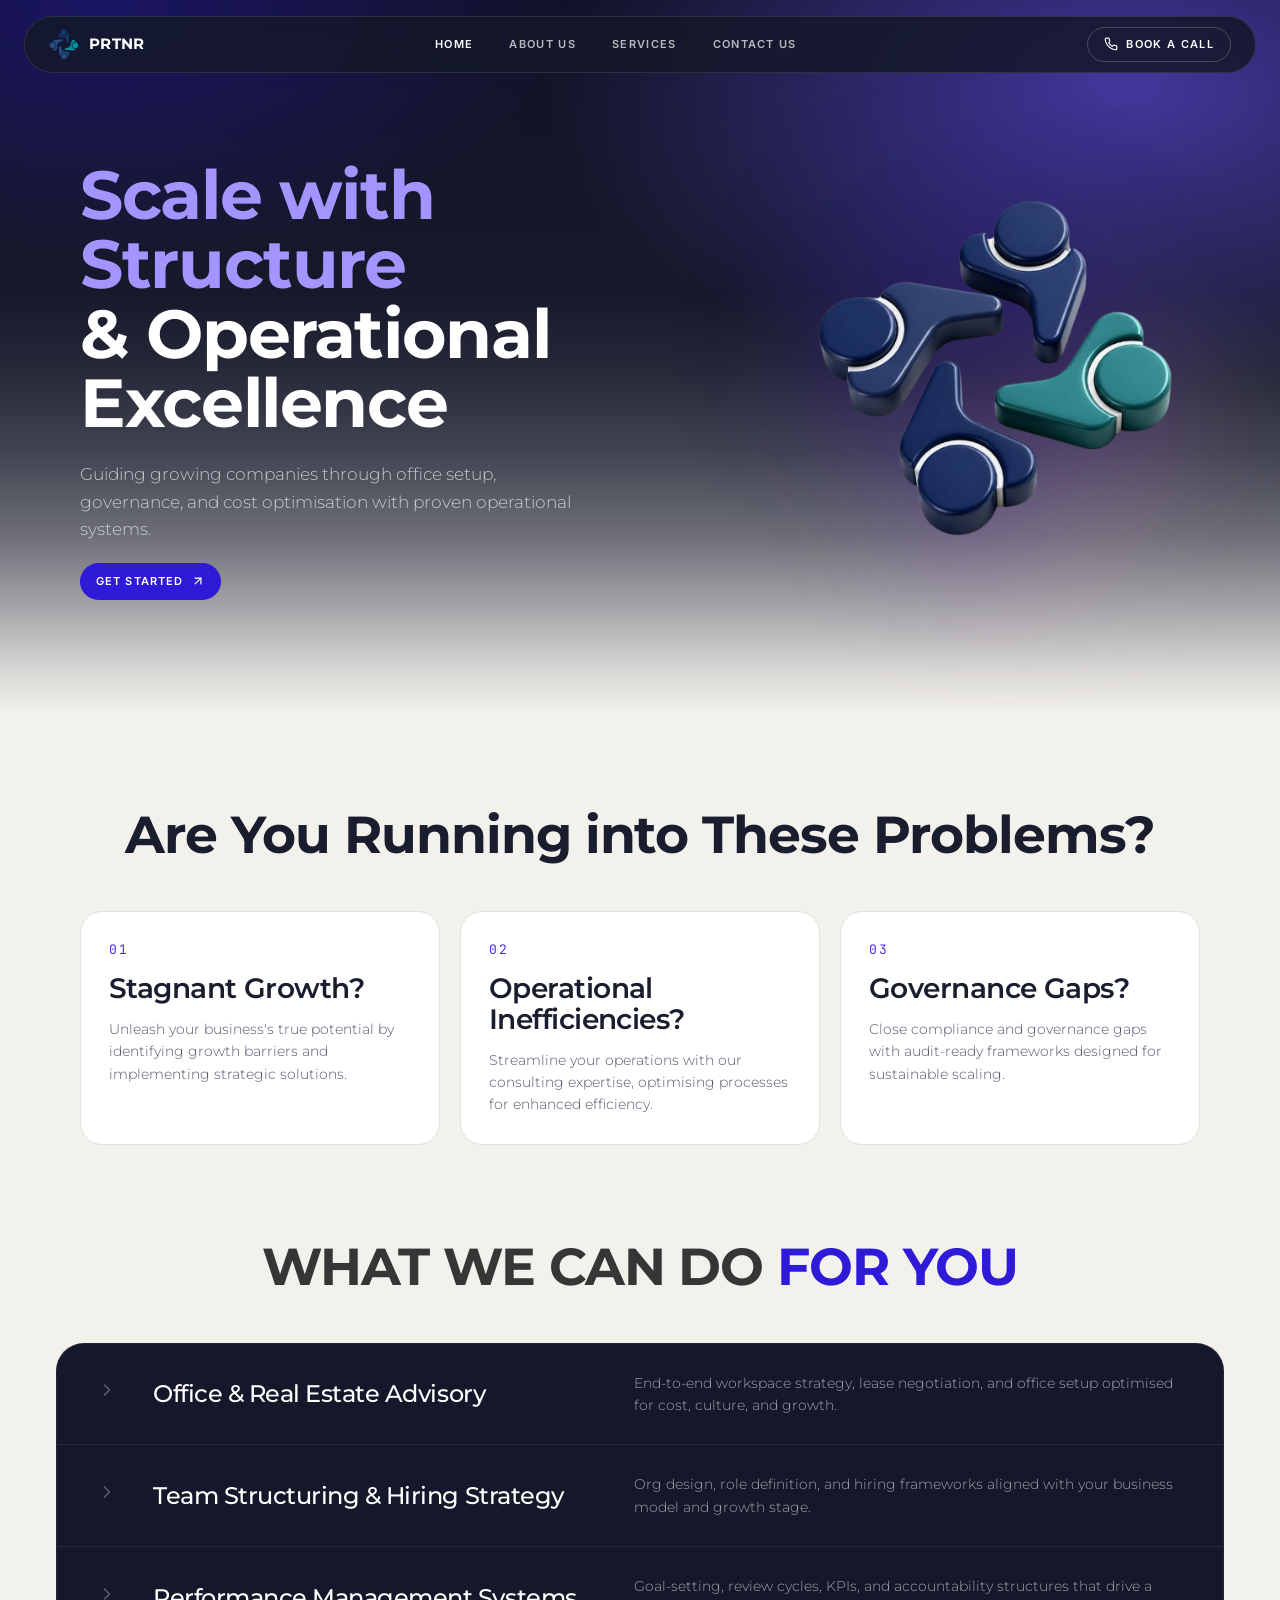
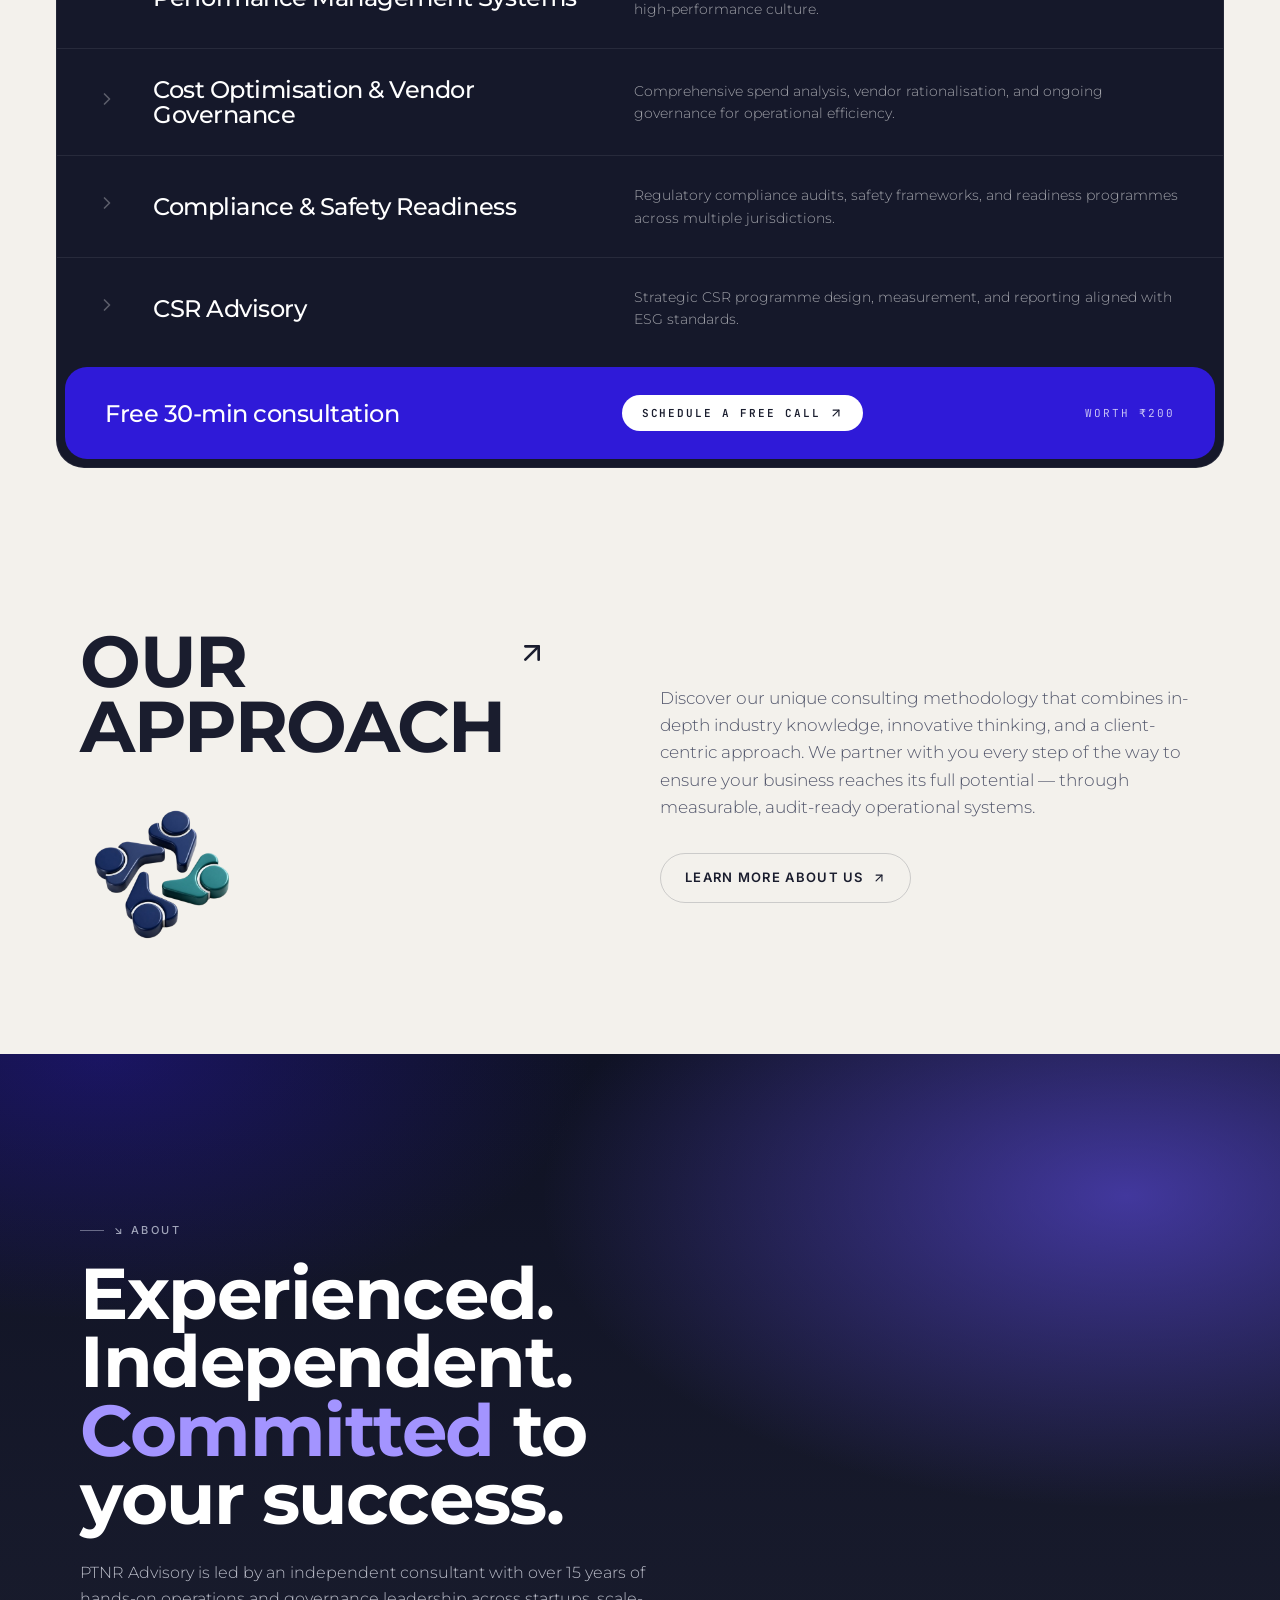
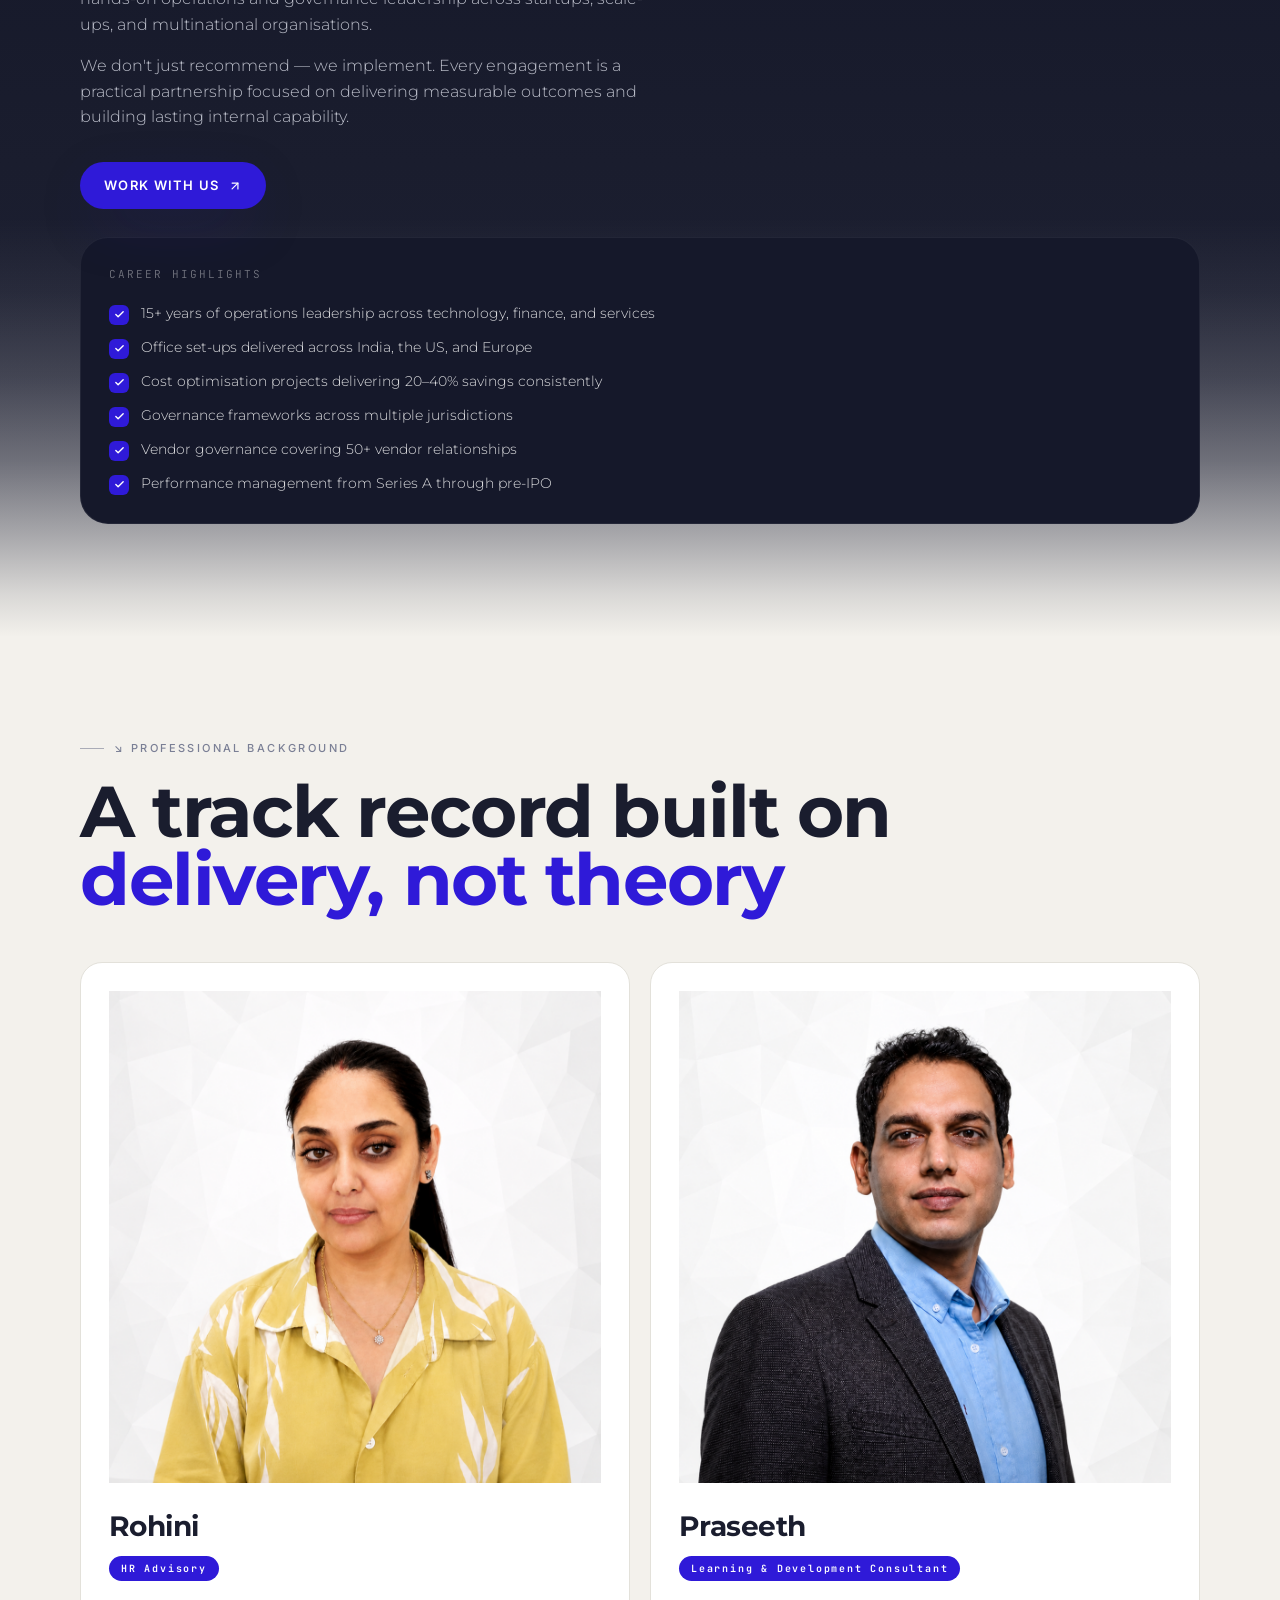
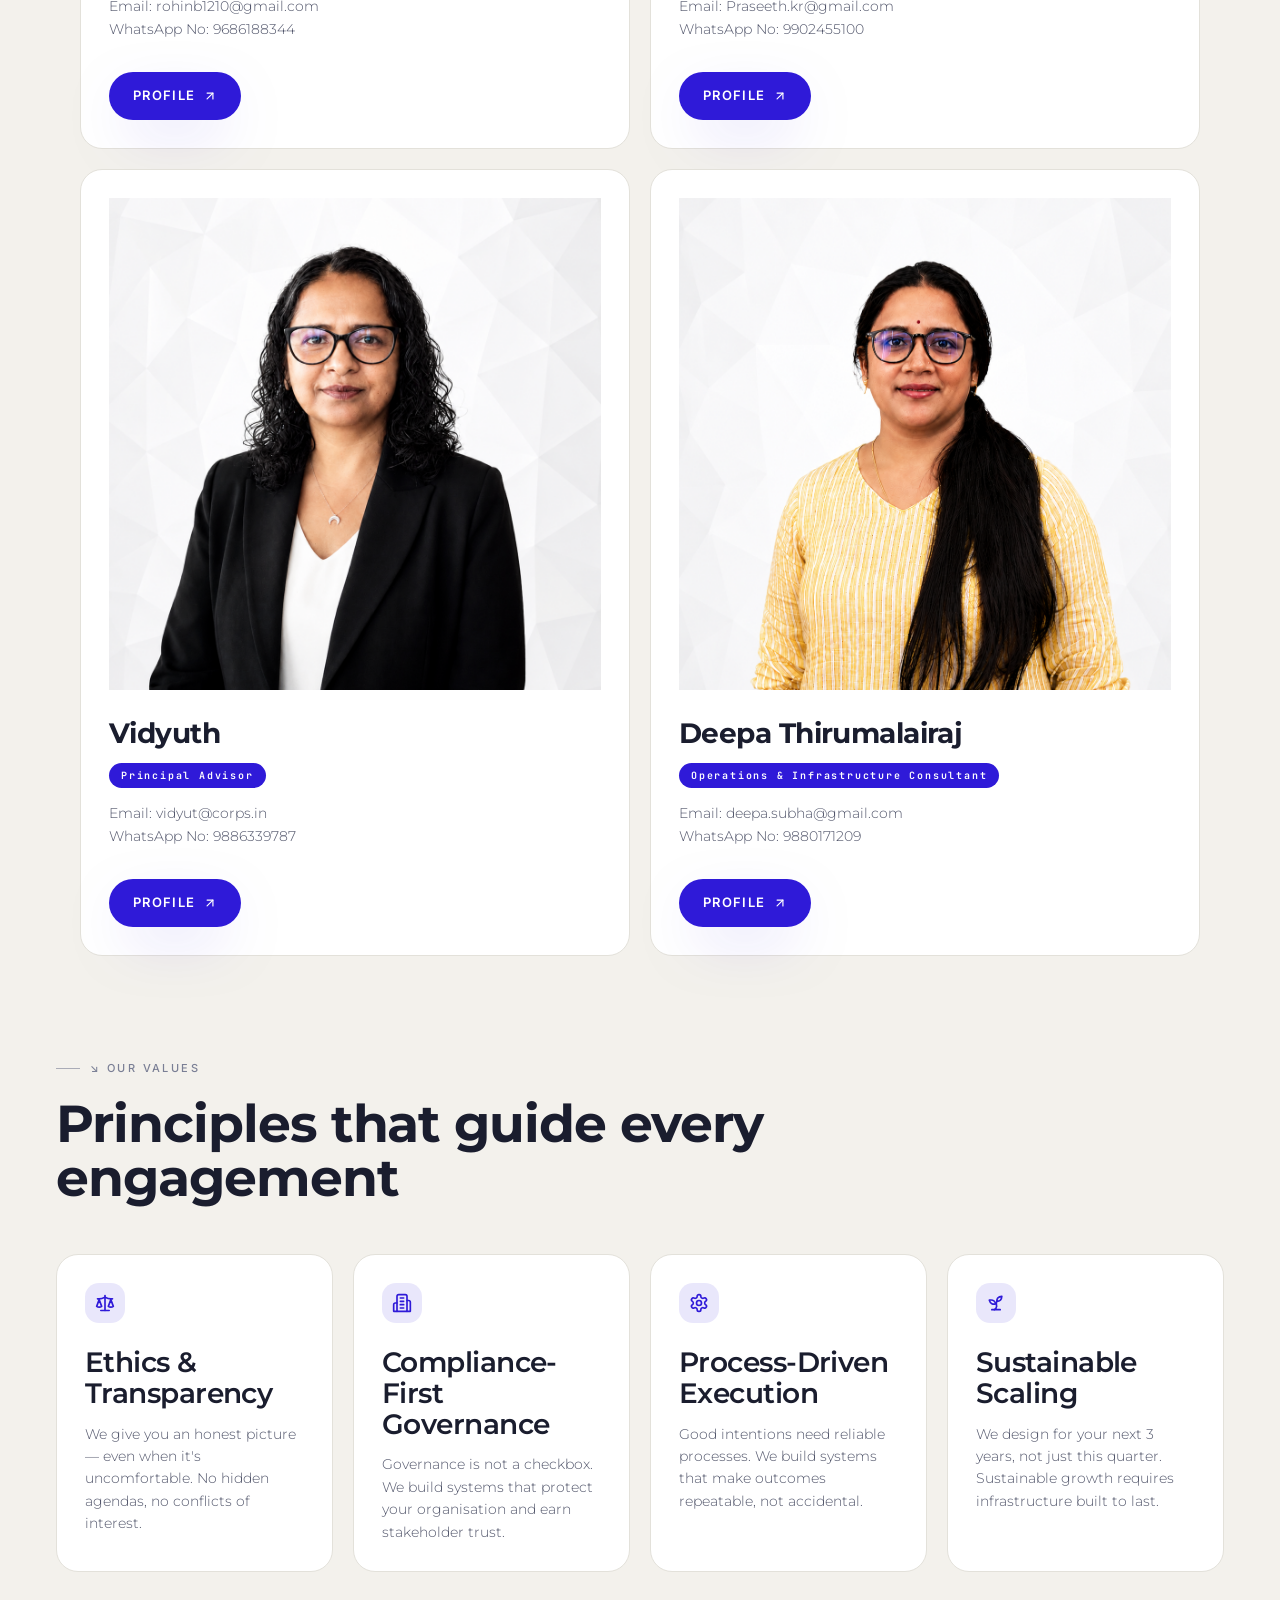
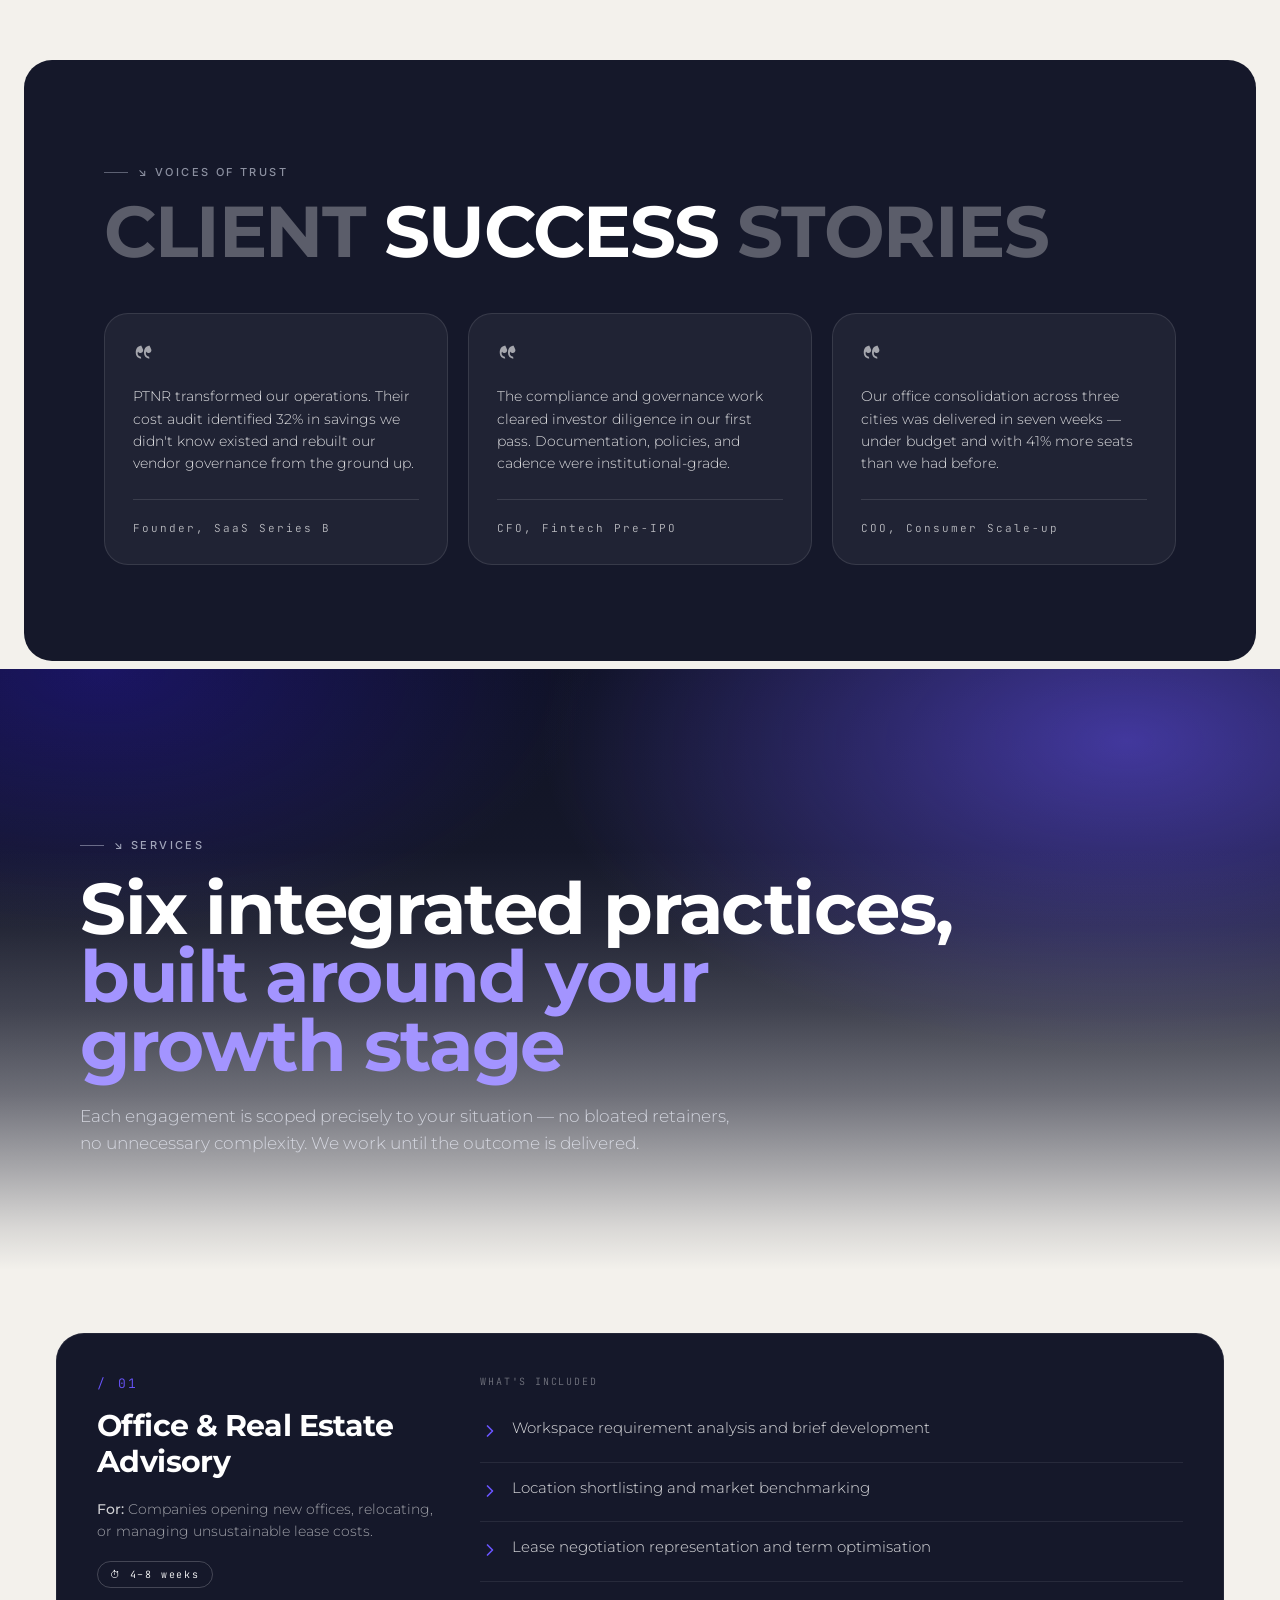
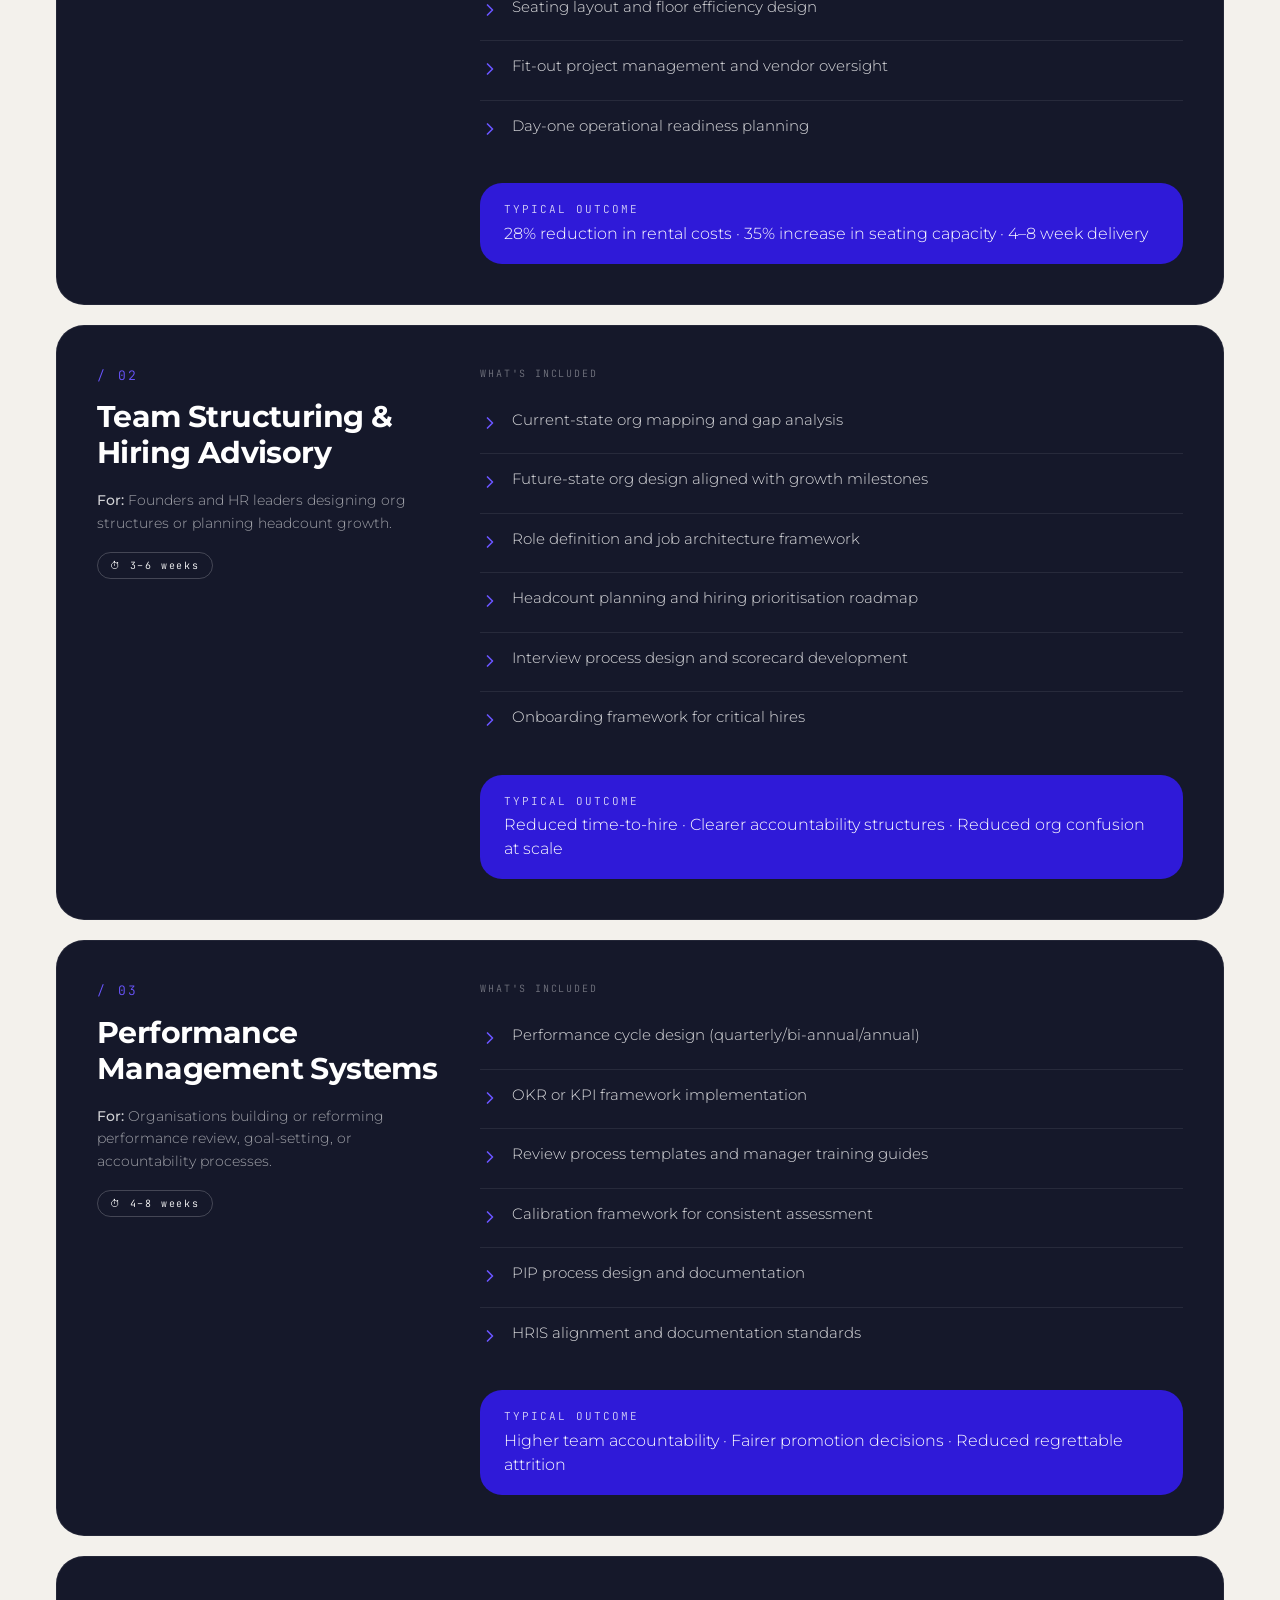
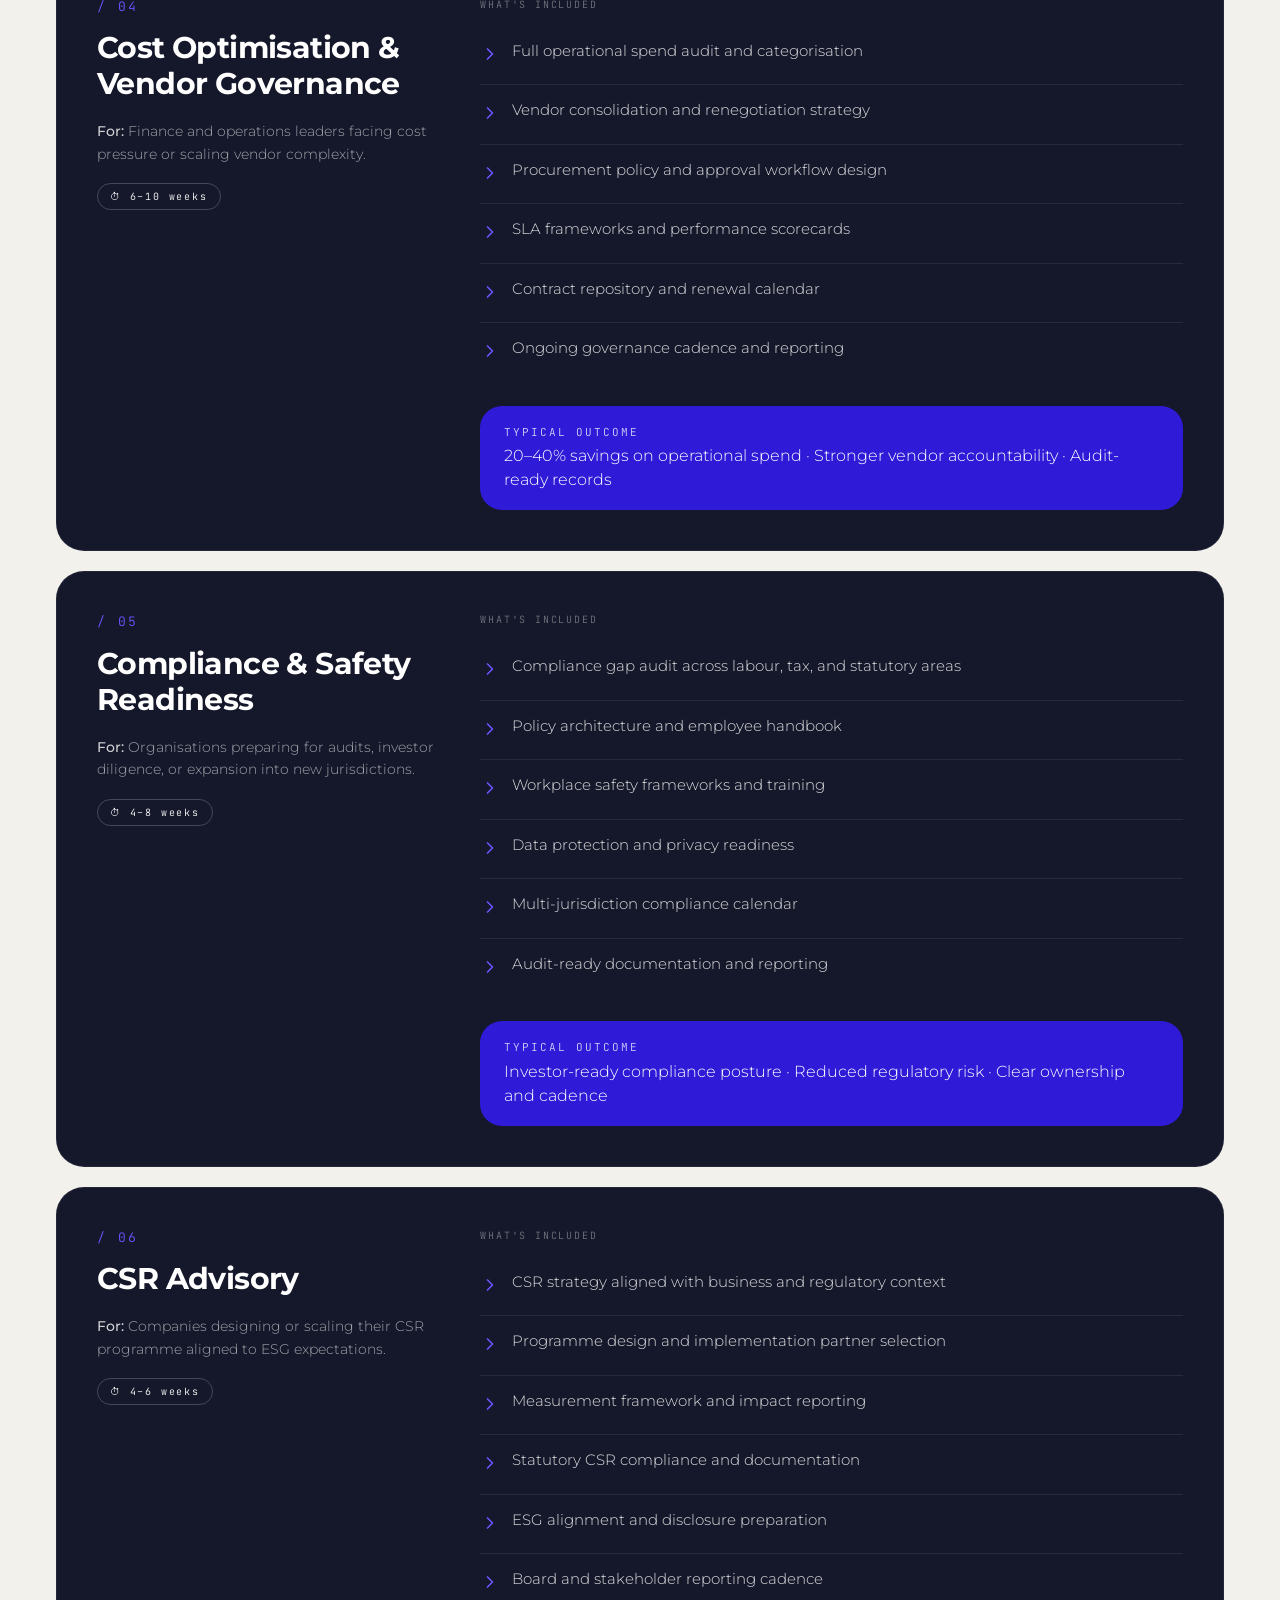
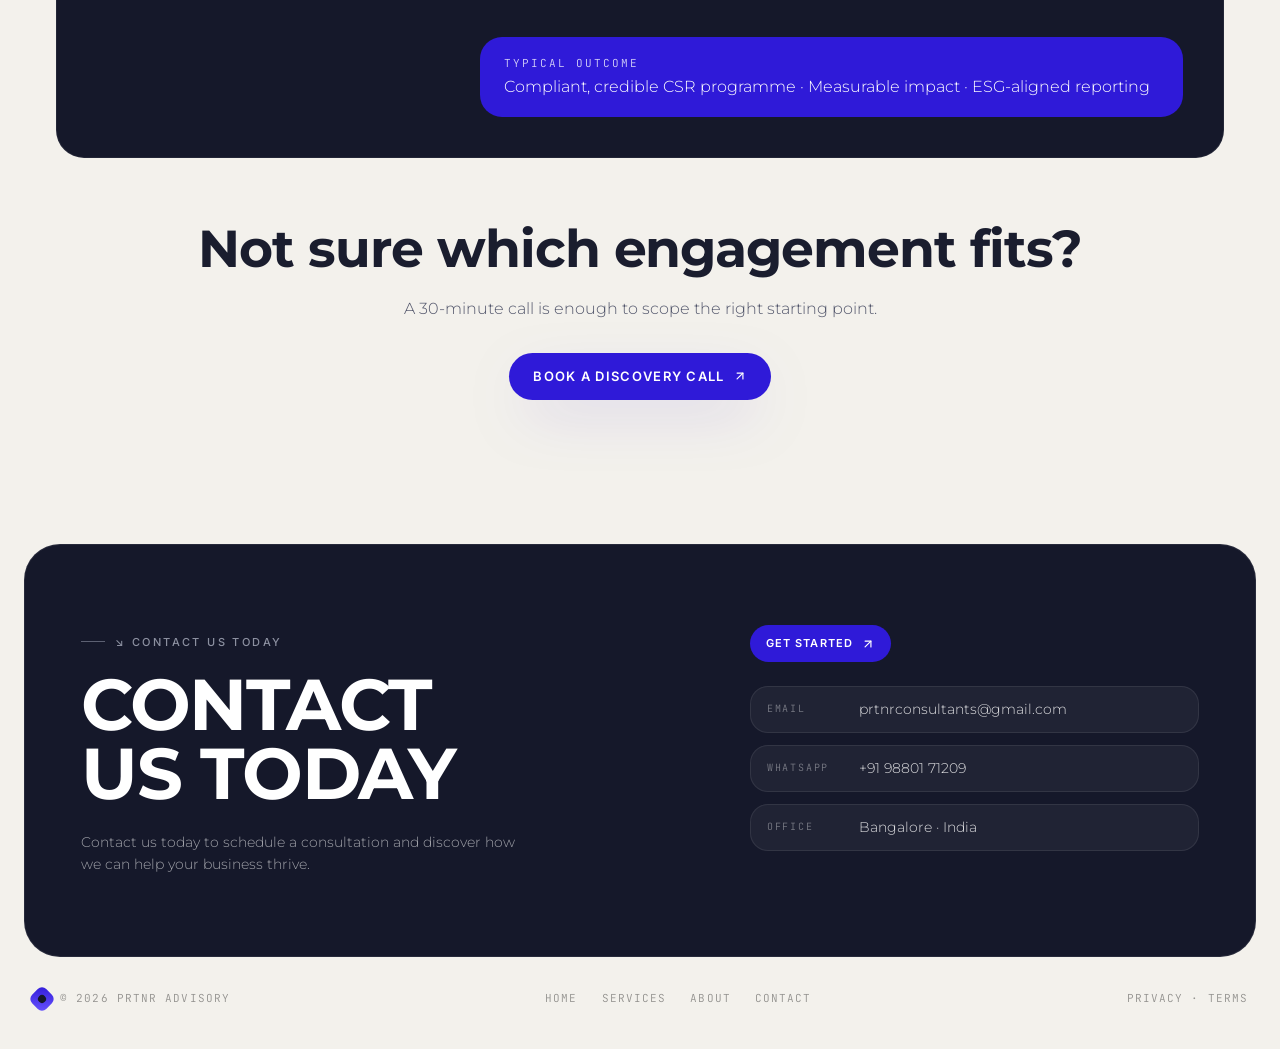
==== commit f1fb1a08: "Add files via upload" ====
--- a/index.html
+++ b/index.html
@@ -92,7 +92,7 @@
   </div>
 </section>
 
-<div id="about" class="reveal">
+<div id="about">
 <section class="reveal page-hero">
   <div class="container">
     <div class="about-grid">
@@ -129,7 +129,7 @@
            <div class="profile-image">
             <img src="assets/Rohini White.png" alt="Rohini">
           </div>
-          <h3 class="display text-ink mb-3" style="font: size 28px">Rohini</h3>
+          <h3 class="display text-ink mb-3" style="font-size:22px">Rohini</h3>
           <span class="tag-pill">HR Advisory</span>
           <p class="text-ink-soft" style="font-size:14px;line-height:1.6">Email: rohinb1210@gmail.com</p>
           <p class="text-ink-soft" style="font-size:14px;line-height:1.6">WhatsApp No: 9686188344</p>
@@ -216,7 +216,7 @@
   </div>
 </section>
 
-<div id="services" class="reveal">
+<div id="services">
 <section class="reveal page-hero">
   <div class="container">
     <span class="eyebrow">↘ Services</span>
@@ -225,7 +225,7 @@
   </div>
 </section>
 
-<section class="reveal cream" style="padding:64px 32px">
+<section class="cream" style="padding:64px 32px">
   <div class="container" style="display:flex;flex-direction:column;gap:20px">
     <article class="svc-block">
       <div>
--- a/styles.css
+++ b/styles.css
@@ -480,4 +480,37 @@
     margin:0 auto;
   }
 
+}
+
+@media (max-width:768px){
+
+  .reveal,
+  .reveal.is-visible{
+    opacity:1 !important;
+    transform:none !important;
+    transition:none !important;
+  }
+
+}
+
+@media (max-width:768px){
+
+  .svc-block{
+    display:block !important;
+    opacity:1 !important;
+    visibility:visible !important;
+    overflow:visible !important;
+  }
+
+}
+@media (max-width:768px){
+
+  #services,
+  #services section,
+  .svc-block{
+    display:block !important;
+    opacity:1 !important;
+    visibility:visible !important;
+  }
+
 }
